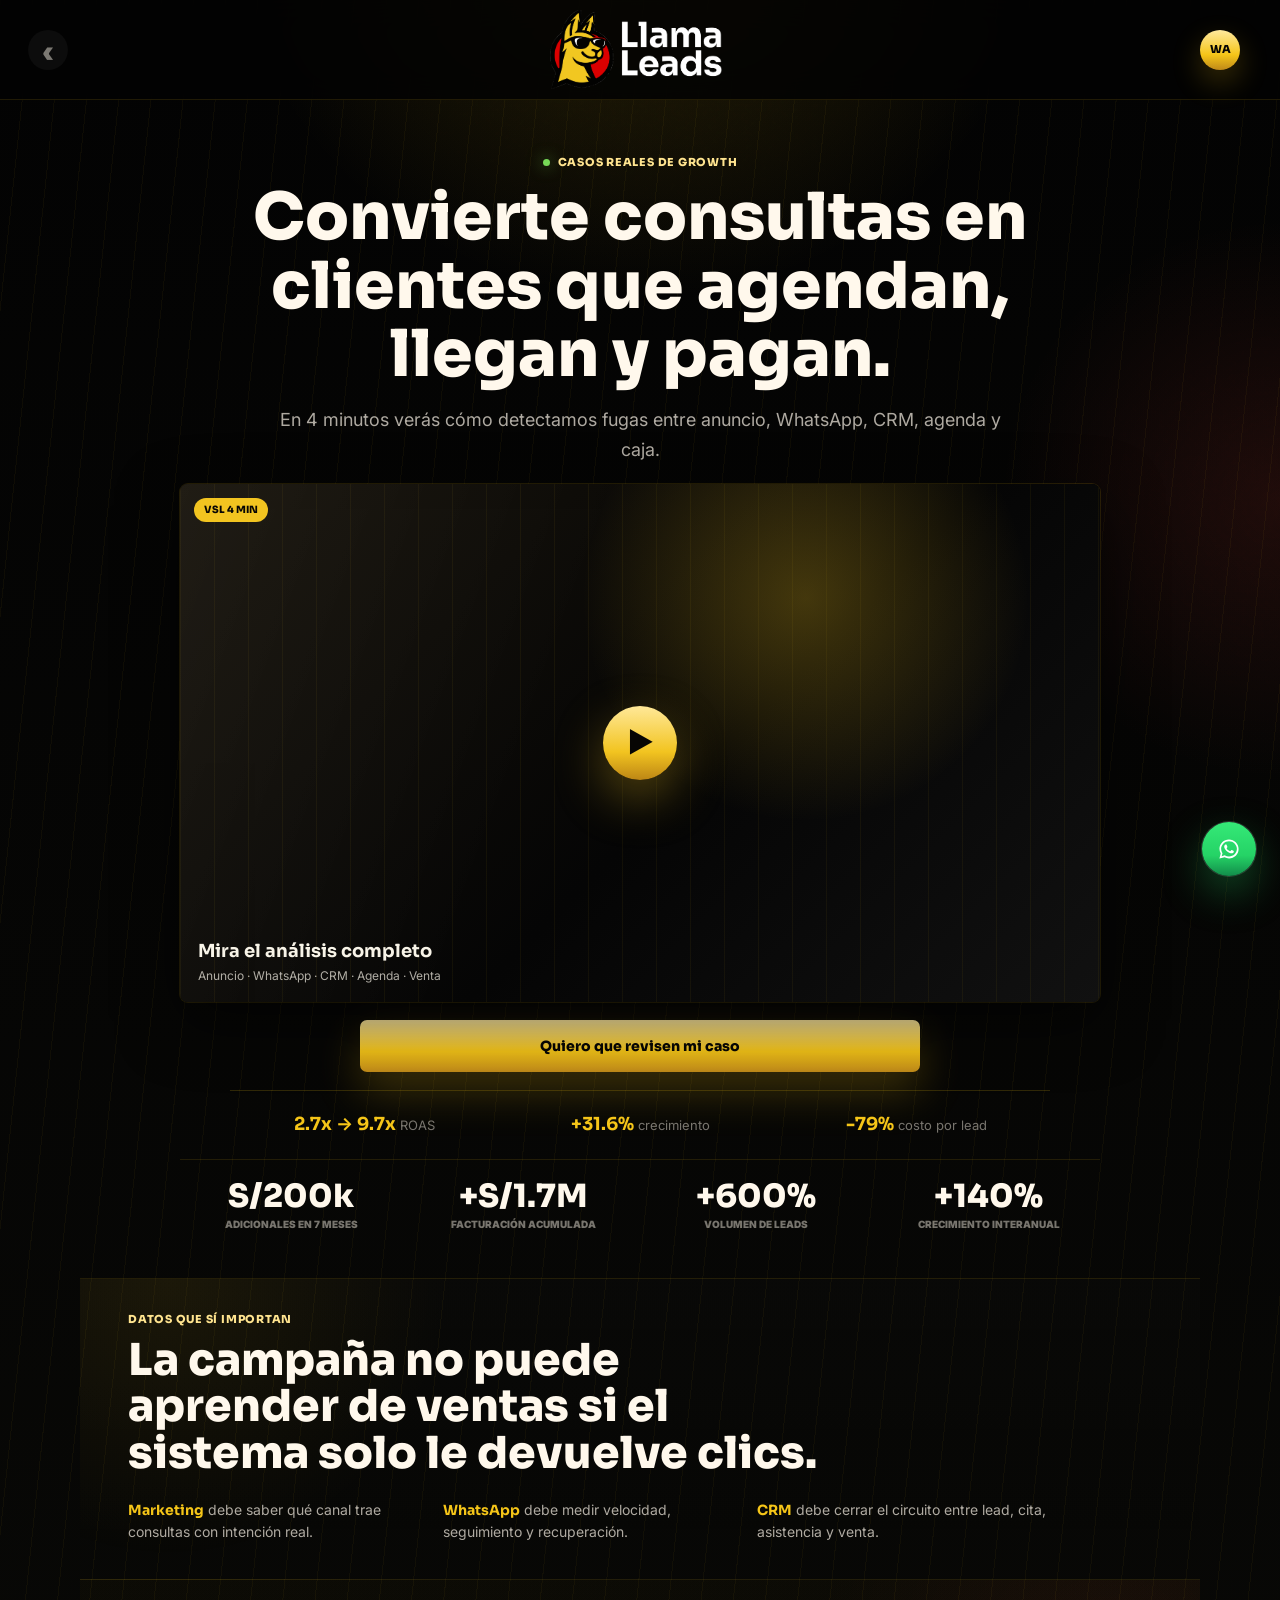
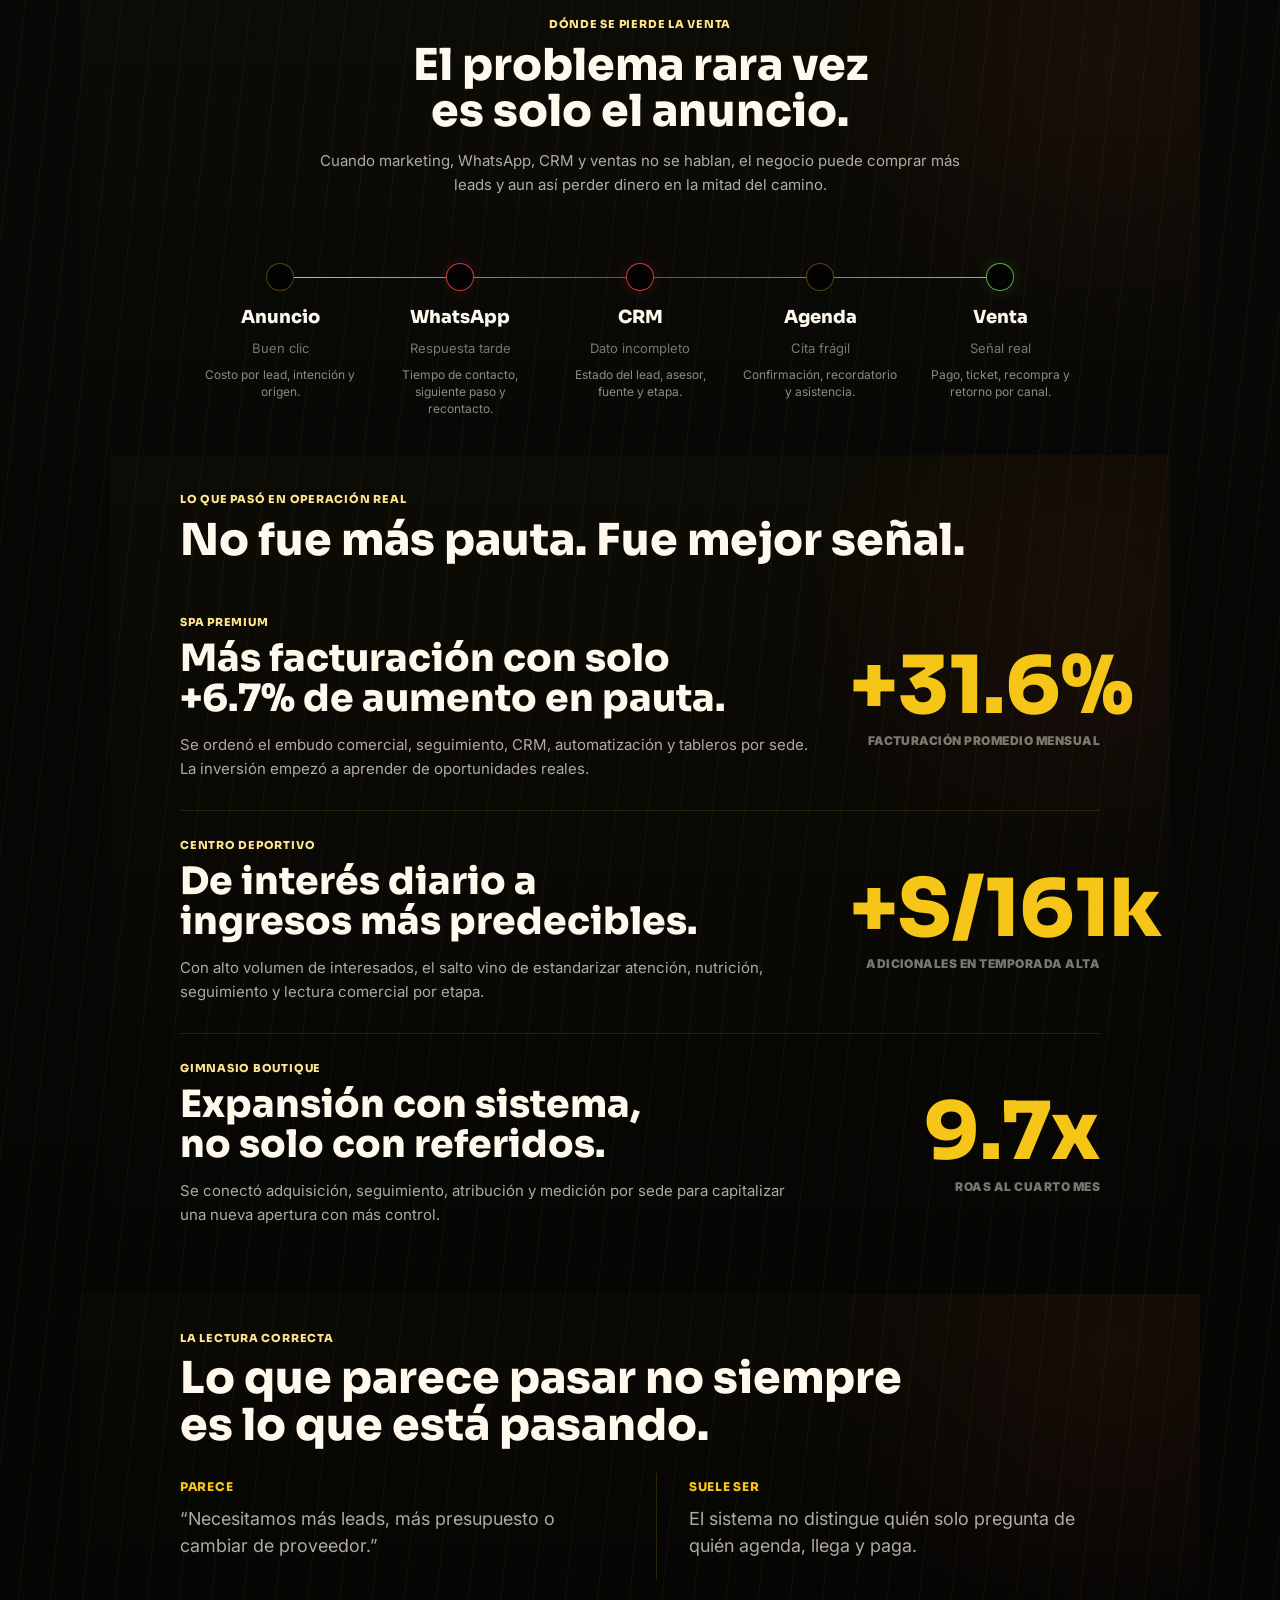
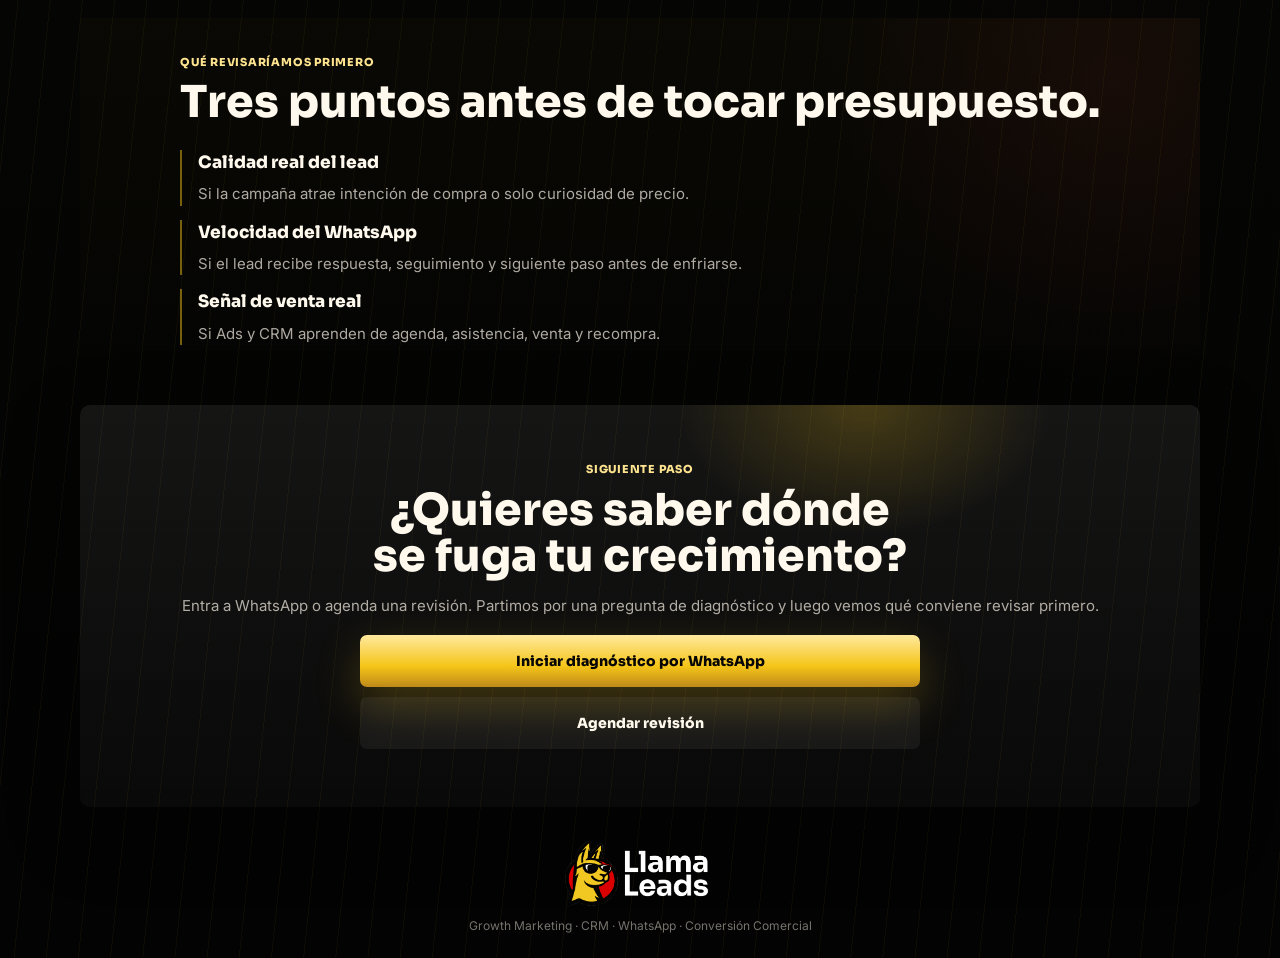
==== casos-exito/index.html @ 7f061e55 "test 2 video casos-exito" ====
<!DOCTYPE html>
<html lang="es">
<head>
  <meta charset="UTF-8" />
  <meta name="viewport" content="width=device-width, initial-scale=1.0" />
  <meta name="referrer" content="strict-origin-when-cross-origin" />
  <title>Casos de éxito | LlamaLeads</title>
  <link rel="icon" type="image/png" href="../assets/Isologo.png" />
  <meta name="description" content="Casos reales de LlamaLeads conectando marketing, CRM, WhatsApp, seguimiento y equipos comerciales para convertir más oportunidades en ventas reales." />
  <!-- Microsoft Clarity Tracking -->
  <script type="text/javascript">
    (function (c, l, a, r, i, t, y) {
      c[a] = c[a] || function () { (c[a].q = c[a].q || []).push(arguments) };
      t = l.createElement(r); t.async = 1; t.src = "https://www.clarity.ms/tag/" + i;
      y = l.getElementsByTagName(r)[0]; y.parentNode.insertBefore(t, y);
    })(window, document, "clarity", "script", "vydjeoqm7c");
  </script>
  <link rel="preconnect" href="https://fonts.googleapis.com">
  <link rel="preconnect" href="https://fonts.gstatic.com" crossorigin>
  <link href="https://fonts.googleapis.com/css2?family=Inter:wght@400;500;600;700;800;900&family=Sora:wght@500;600;700;800;900&display=swap" rel="stylesheet">
  <link rel="stylesheet" href="../css/casos-exito-vsl.css">
</head>
<body>
  <div class="grain" aria-hidden="true"></div>

  <nav class="mobile-nav" aria-label="Navegación principal">
    <a class="nav-icon" href="../" aria-label="Volver al inicio">‹</a>
    <a class="brand" href="#top" aria-label="LlamaLeads">
      <img src="../assets/logowhite.png" alt="LlamaLeads" />
    </a>
    <a class="nav-cta" href="https://wa.me/51976955633?text=Hola%2C%20vi%20los%20casos%20de%20%C3%A9xito%20de%20LlamaLeads%20y%20quiero%20revisar%20si%20algo%20similar%20aplica%20para%20mi%20negocio." target="_blank" rel="noopener noreferrer" aria-label="Iniciar chat por WhatsApp">
      <span>WA</span>
    </a>
  </nav>

  <main id="top">
    <section class="hero">
      <div class="hero-inner">
        <p class="eyebrow">Casos reales de growth</p>
        <h1>Convierte consultas en clientes que agendan, llegan y pagan.</h1>
        <p class="hero-copy">En 4 minutos verás cómo detectamos fugas entre anuncio, WhatsApp, CRM, agenda y caja.</p>

        <article class="vsl" id="video" aria-label="Video de análisis de casos">
          <div class="vsl-frame">
            <iframe
              data-src="https://www.youtube-nocookie.com/embed/ZG4sBzqnlqM?autoplay=1&amp;rel=0&amp;modestbranding=1&amp;controls=0&amp;showinfo=0&amp;fs=0&amp;playsinline=1&amp;iv_load_policy=3&amp;disablekb=1"
              title="VSL LlamaLeads casos de éxito"
              allow="autoplay; encrypted-media; picture-in-picture"
              referrerpolicy="strict-origin-when-cross-origin">
            </iframe>
            <button class="vsl-play" type="button" aria-label="Reproducir video">
              <span class="vsl-tag">VSL 4 min</span>
              <span class="vsl-play-icon" aria-hidden="true">▶</span>
              <span class="vsl-play-copy">
                <b>Mira el análisis completo</b>
                <small>Anuncio · WhatsApp · CRM · Agenda · Venta</small>
              </span>
            </button>
          </div>
        </article>

        <a class="primary-cta" href="https://link.llamaleads.pro/widget/booking/G7HNNfDaLVXLsOxCJmaI?utm_source=casos-exito" target="_blank" rel="noopener noreferrer">Quiero que revisen mi caso</a>

        <div class="proof-strip" aria-label="Resultados destacados">
          <span><b>2.7x → 9.7x</b> ROAS</span>
          <span><b>+31.6%</b> crecimiento</span>
          <span><b>-79%</b> costo por lead</span>
        </div>

        <div class="data-ribbon" aria-label="Datos adicionales de casos">
          <div>
            <strong>S/200k</strong>
            <span>adicionales en 7 meses</span>
          </div>
          <div>
            <strong>+S/1.7M</strong>
            <span>facturación acumulada</span>
          </div>
          <div>
            <strong>+600%</strong>
            <span>volumen de leads</span>
          </div>
          <div>
            <strong>+140%</strong>
            <span>crecimiento interanual</span>
          </div>
        </div>
      </div>
    </section>

    <section class="signal-summary" aria-label="Resumen de señales revisadas">
      <p class="section-kicker">Datos que sí importan</p>
      <h2>La campaña no puede aprender de ventas si el sistema solo le devuelve clics.</h2>
      <div class="signal-lines">
        <p><b>Marketing</b> debe saber qué canal trae consultas con intención real.</p>
        <p><b>WhatsApp</b> debe medir velocidad, seguimiento y recuperación.</p>
        <p><b>CRM</b> debe cerrar el circuito entre lead, cita, asistencia y venta.</p>
      </div>
    </section>

    <section class="flow-section" id="sistema">
      <div class="section-head">
        <p class="section-kicker">Dónde se pierde la venta</p>
        <h2>El problema rara vez es solo el anuncio.</h2>
        <p>Cuando marketing, WhatsApp, CRM y ventas no se hablan, el negocio puede comprar más leads y aun así perder dinero en la mitad del camino.</p>
      </div>

      <ol class="journey" aria-label="Recorrido comercial">
        <li>
          <span>Anuncio</span>
          <em>Buen clic</em>
          <small>Costo por lead, intención y origen.</small>
        </li>
        <li class="leak">
          <span>WhatsApp</span>
          <em>Respuesta tarde</em>
          <small>Tiempo de contacto, siguiente paso y recontacto.</small>
        </li>
        <li class="leak">
          <span>CRM</span>
          <em>Dato incompleto</em>
          <small>Estado del lead, asesor, fuente y etapa.</small>
        </li>
        <li>
          <span>Agenda</span>
          <em>Cita frágil</em>
          <small>Confirmación, recordatorio y asistencia.</small>
        </li>
        <li class="win">
          <span>Venta</span>
          <em>Señal real</em>
          <small>Pago, ticket, recompra y retorno por canal.</small>
        </li>
      </ol>
    </section>

    <section class="cases" id="casos">
      <div class="section-head">
        <p class="section-kicker">Lo que pasó en operación real</p>
        <h2>No fue más pauta. Fue mejor señal.</h2>
      </div>

      <article class="case-story">
        <span class="case-label">Spa premium</span>
        <h3>Más facturación con solo +6.7% de aumento en pauta.</h3>
        <p>Se ordenó el embudo comercial, seguimiento, CRM, automatización y tableros por sede. La inversión empezó a aprender de oportunidades reales.</p>
        <div class="case-metrics">
          <strong>+31.6%</strong>
          <span>Facturación promedio mensual</span>
        </div>
      </article>

      <article class="case-story">
        <span class="case-label">Centro deportivo</span>
        <h3>De interés diario a ingresos más predecibles.</h3>
        <p>Con alto volumen de interesados, el salto vino de estandarizar atención, nutrición, seguimiento y lectura comercial por etapa.</p>
        <div class="case-metrics">
          <strong>+S/161k</strong>
          <span>Adicionales en temporada alta</span>
        </div>
      </article>

      <article class="case-story">
        <span class="case-label">Gimnasio boutique</span>
        <h3>Expansión con sistema, no solo con referidos.</h3>
        <p>Se conectó adquisición, seguimiento, atribución y medición por sede para capitalizar una nueva apertura con más control.</p>
        <div class="case-metrics">
          <strong>9.7x</strong>
          <span>ROAS al cuarto mes</span>
        </div>
      </article>
    </section>

    <section class="compare">
      <div class="section-head">
        <p class="section-kicker">La lectura correcta</p>
        <h2>Lo que parece pasar no siempre es lo que está pasando.</h2>
      </div>

      <div class="compare-row">
        <div>
          <span>Parece</span>
          <p>“Necesitamos más leads, más presupuesto o cambiar de proveedor.”</p>
        </div>
        <div>
          <span>Suele ser</span>
          <p>El sistema no distingue quién solo pregunta de quién agenda, llega y paga.</p>
        </div>
      </div>
    </section>

    <section class="review">
      <div class="section-head">
        <p class="section-kicker">Qué revisaríamos primero</p>
        <h2>Tres puntos antes de tocar presupuesto.</h2>
      </div>

      <div class="review-list">
        <div>
          <b>Calidad real del lead</b>
          <p>Si la campaña atrae intención de compra o solo curiosidad de precio.</p>
        </div>
        <div>
          <b>Velocidad del WhatsApp</b>
          <p>Si el lead recibe respuesta, seguimiento y siguiente paso antes de enfriarse.</p>
        </div>
        <div>
          <b>Señal de venta real</b>
          <p>Si Ads y CRM aprenden de agenda, asistencia, venta y recompra.</p>
        </div>
      </div>
    </section>

    <section class="final-cta" id="cta-final">
      <p class="section-kicker">Siguiente paso</p>
      <h2>¿Quieres saber dónde se fuga tu crecimiento?</h2>
      <p>Entra a WhatsApp o agenda una revisión. Partimos por una pregunta de diagnóstico y luego vemos qué conviene revisar primero.</p>
      <a class="primary-cta" href="https://wa.me/51976955633?text=Hola%2C%20vi%20los%20casos%20de%20%C3%A9xito%20de%20LlamaLeads%20y%20quiero%20revisar%20si%20algo%20similar%20aplica%20para%20mi%20negocio." target="_blank" rel="noopener noreferrer">Iniciar diagnóstico por WhatsApp</a>
      <a class="secondary-cta" href="https://link.llamaleads.pro/widget/booking/G7HNNfDaLVXLsOxCJmaI?utm_source=casos-exito" target="_blank" rel="noopener noreferrer">Agendar revisión</a>
    </section>
  </main>

  <footer>
    <img src="../assets/logowhite.png" alt="LlamaLeads" />
    <p>Growth Marketing · CRM · WhatsApp · Conversión Comercial</p>
  </footer>

  <a class="floating-wa" href="https://wa.me/51976955633?text=Hola%2C%20vi%20los%20casos%20de%20%C3%A9xito%20de%20LlamaLeads%20y%20quiero%20revisar%20si%20algo%20similar%20aplica%20para%20mi%20negocio." aria-label="Iniciar chat por WhatsApp" target="_blank" rel="noopener noreferrer">
    <svg viewBox="0 0 32 32" aria-hidden="true" focusable="false">
      <path d="M16.02 3.2C8.97 3.2 3.25 8.86 3.25 15.82c0 2.23.6 4.41 1.73 6.32L3.2 28.8l6.86-1.76a12.9 12.9 0 0 0 5.96 1.49c7.05 0 12.78-5.66 12.78-12.62S23.07 3.2 16.02 3.2Zm0 22.92c-1.88 0-3.72-.5-5.32-1.44l-.38-.22-4.07 1.04 1.08-3.92-.25-.4a10.1 10.1 0 0 1-1.57-5.36c0-5.64 4.72-10.22 10.51-10.22s10.51 4.58 10.51 10.22-4.72 10.3-10.51 10.3Zm5.76-7.66c-.32-.16-1.86-.9-2.15-1-.29-.1-.5-.16-.72.16-.21.31-.82 1-.99 1.21-.18.21-.36.24-.67.08-.32-.16-1.34-.49-2.55-1.55-.94-.83-1.58-1.86-1.76-2.17-.18-.31-.02-.48.14-.64.14-.14.32-.36.48-.54.16-.18.21-.31.32-.52.11-.21.05-.39-.03-.55-.08-.16-.72-1.7-.98-2.33-.26-.61-.52-.53-.72-.54h-.61c-.21 0-.55.08-.84.39-.29.31-1.1 1.06-1.1 2.59s1.13 3.01 1.29 3.22c.16.21 2.22 3.34 5.38 4.68.75.32 1.34.51 1.8.65.76.24 1.45.21 1.99.13.61-.09 1.86-.75 2.12-1.47.26-.72.26-1.34.18-1.47-.08-.13-.29-.21-.61-.37Z" />
    </svg>
  </a>

  <div class="sticky-cta">
    <a href="https://link.llamaleads.pro/widget/booking/G7HNNfDaLVXLsOxCJmaI?utm_source=casos-exito" target="_blank" rel="noopener noreferrer">Revisar mi caso</a>
  </div>

  <script>
    const vslFrame = document.querySelector('.vsl-frame');
    const vslIframe = vslFrame?.querySelector('iframe');
    const vslPlay = vslFrame?.querySelector('.vsl-play');

    vslPlay?.addEventListener('click', () => {
      if (vslIframe && !vslIframe.getAttribute('src')) {
        vslIframe.setAttribute('src', vslIframe.dataset.src);
      }

      vslFrame.classList.add('is-playing');
    });

    const stickyCta = document.querySelector('.sticky-cta');
    const toggleStickyCta = () => {
      stickyCta.classList.toggle('is-visible', window.scrollY > 520);
    };

    toggleStickyCta();
    window.addEventListener('scroll', toggleStickyCta, { passive: true });
  </script>
</body>
</html>
---- css/casos-exito-vsl.css ----
:root {
  --bg: #030303;
  --panel: #11100d;
  --panel-soft: rgba(255, 255, 255, 0.055);
  --gold: #f5c518;
  --gold-2: #ffe48f;
  --red: #ff4d3f;
  --green: #77d957;
  --text: #fff8ec;
  --muted: rgba(255, 248, 236, 0.68);
  --soft: rgba(255, 248, 236, 0.46);
  --line: rgba(245, 197, 24, 0.18);
  --max: 1120px;
}

*,
*::before,
*::after {
  box-sizing: border-box;
}

html {
  width: 100%;
  overflow-x: hidden;
  scroll-behavior: smooth;
}

body {
  width: 100%;
  min-width: 0;
  margin: 0;
  overflow-x: hidden;
  background:
    repeating-linear-gradient(96deg, rgba(245, 197, 24, 0.045) 0 1px, transparent 1px 32px),
    radial-gradient(circle at 50% -120px, rgba(245, 197, 24, 0.18), transparent 420px),
    radial-gradient(circle at 100% 12%, rgba(255, 77, 63, 0.11), transparent 280px),
    linear-gradient(180deg, #030303 0%, #080806 42%, #030303 100%);
  color: var(--text);
  font-family: Inter, system-ui, -apple-system, BlinkMacSystemFont, "Segoe UI", sans-serif;
  line-height: 1.55;
  padding-bottom: 82px;
}

img,
iframe,
video,
svg {
  display: block;
  max-width: 100%;
}

a {
  color: inherit;
  text-decoration: none;
}

h1,
h2,
h3,
p {
  margin: 0;
}

h1,
h2,
h3 {
  font-family: Sora, Inter, sans-serif;
  letter-spacing: 0;
  line-height: 1.06;
  text-wrap: balance;
}

p {
  overflow-wrap: break-word;
}

.grain {
  position: fixed;
  inset: 0;
  z-index: -1;
  pointer-events: none;
  opacity: 0.07;
  mix-blend-mode: soft-light;
  background-image: url("data:image/svg+xml,%3Csvg viewBox='0 0 240 240' xmlns='http://www.w3.org/2000/svg'%3E%3Cfilter id='n'%3E%3CfeTurbulence type='fractalNoise' baseFrequency='.82' numOctaves='4' stitchTiles='stitch'/%3E%3C/filter%3E%3Crect width='100%25' height='100%25' filter='url(%23n)' opacity='.55'/%3E%3C/svg%3E");
}

.mobile-nav {
  position: sticky;
  top: 0;
  z-index: 20;
  width: 100%;
  min-width: 0;
  display: grid;
  grid-template-columns: 40px minmax(0, 1fr) 40px;
  align-items: center;
  gap: 10px;
  padding: 10px 14px;
  min-height: 64px;
  background: rgba(3, 3, 3, 0.86);
  border-bottom: 1px solid rgba(245, 197, 24, 0.12);
  backdrop-filter: blur(16px);
}

.brand {
  justify-self: center;
  min-width: 0;
}

.brand img {
  width: min(142px, 45vw);
  height: auto;
}

.nav-icon,
.nav-cta {
  width: 40px;
  height: 40px;
  display: grid;
  place-items: center;
  border-radius: 999px;
  font-family: Sora, Inter, sans-serif;
  font-weight: 900;
}

.nav-icon {
  color: var(--soft);
  font-size: 28px;
  background: rgba(255, 255, 255, 0.04);
}

.nav-cta {
  color: #070604;
  background: linear-gradient(180deg, #ffe99e, var(--gold) 62%, #bf8919);
  font-size: 11px;
  box-shadow: 0 12px 30px rgba(245, 197, 24, 0.24);
}

main,
footer {
  width: 100%;
  min-width: 0;
}

.hero,
.signal-summary,
.flow-section,
.cases,
.compare,
.review,
.final-cta,
footer {
  width: 100%;
  max-width: var(--max);
  margin-inline: auto;
  padding-inline: 14px;
  overflow: hidden;
}

.hero {
  padding-top: 32px;
  padding-bottom: 38px;
  text-align: center;
}

.hero-inner {
  width: 100%;
  max-width: 440px;
  margin-inline: auto;
}

.eyebrow,
.section-kicker,
.case-label {
  color: var(--gold-2);
  font-family: Sora, Inter, sans-serif;
  font-size: 11px;
  font-weight: 900;
  letter-spacing: 0.07em;
  line-height: 1.25;
  text-transform: uppercase;
}

.eyebrow {
  display: inline-flex;
  align-items: center;
  justify-content: center;
  gap: 8px;
  margin-bottom: 14px;
}

.eyebrow::before {
  content: "";
  width: 7px;
  height: 7px;
  flex: 0 0 7px;
  border-radius: 999px;
  background: var(--green);
  box-shadow: 0 0 16px rgba(119, 217, 87, 0.78);
}

h1 {
  max-width: 100%;
  font-size: clamp(2.1rem, 10vw, 2.85rem);
  font-weight: 900;
  text-align: center;
}

.hero-copy {
  margin-top: 16px;
  color: var(--muted);
  font-size: 15px;
  line-height: 1.65;
  text-align: center;
}

.vsl {
  width: 100%;
  max-width: 100%;
  margin-top: 20px;
}

.vsl-frame {
  position: relative;
  width: 100%;
  aspect-ratio: 16 / 9;
  overflow: hidden;
  border-radius: 8px;
  background:
    radial-gradient(circle at 60% 28%, rgba(245, 197, 24, 0.24), transparent 34%),
    linear-gradient(135deg, #17130b, #050505 62%, #111);
  box-shadow: 0 20px 60px rgba(0, 0, 0, 0.56), 0 0 0 1px rgba(245, 197, 24, 0.14);
}

.vsl-frame iframe {
  position: relative;
  z-index: 1;
  width: 100%;
  height: 100%;
  border: 0;
  opacity: 0;
  pointer-events: none;
  transition: opacity 0.28s ease;
}

.vsl-frame.is-playing iframe {
  opacity: 1;
}

.vsl-frame::before {
  content: "";
  position: absolute;
  inset: 0;
  z-index: 0;
  pointer-events: none;
  background:
    linear-gradient(110deg, rgba(255, 255, 255, 0.08), transparent 34%),
    repeating-linear-gradient(90deg, rgba(245, 197, 24, 0.08) 0 1px, transparent 1px 34px);
  opacity: 0.42;
}

.vsl-frame::after {
  content: none;
  display: none;
}

.vsl-play {
  position: absolute;
  inset: 0;
  z-index: 2;
  width: 100%;
  height: 100%;
  border: 0;
  padding: 0;
  display: grid;
  place-items: center;
  overflow: hidden;
  cursor: pointer;
  color: #f8f4e8;
  font: inherit;
  text-align: center;
  background:
    radial-gradient(circle at 68% 22%, rgba(242, 196, 32, 0.26), transparent 30%),
    linear-gradient(135deg, #17130b, #050505 56%, #111);
}

.vsl-play::before {
  content: "";
  position: absolute;
  inset: 0;
  background:
    linear-gradient(110deg, rgba(255, 255, 255, 0.08), transparent 42%),
    repeating-linear-gradient(90deg, rgba(242, 196, 32, 0.1) 0 1px, transparent 1px 34px);
  opacity: 0.55;
}

.vsl-frame.is-playing .vsl-play {
  opacity: 0;
  pointer-events: none;
}

.vsl-tag,
.vsl-play-icon,
.vsl-play-copy {
  position: relative;
  z-index: 1;
}

.vsl-tag {
  position: absolute;
  top: 14px;
  left: 14px;
  padding: 7px 10px;
  border-radius: 999px;
  background: #f2c420;
  color: #070604;
  font-family: Sora, Inter, sans-serif;
  font-size: 10px;
  font-weight: 900;
  line-height: 1;
  text-transform: uppercase;
}

.vsl-play-icon {
  width: 74px;
  height: 74px;
  border-radius: 50%;
  display: grid;
  place-items: center;
  margin: auto;
  background: linear-gradient(180deg, #ffe898, #f2c420 62%, #bd8615);
  box-shadow: 0 18px 50px rgba(242, 196, 32, 0.34);
  color: #070604;
  font-size: 28px;
  font-weight: 900;
  transform: translateZ(0);
  transition: transform 0.18s ease, box-shadow 0.18s ease;
}

.vsl-play:hover .vsl-play-icon,
.vsl-play:focus-visible .vsl-play-icon {
  transform: scale(1.04);
  box-shadow: 0 22px 58px rgba(242, 196, 32, 0.42);
}

.vsl-play:focus-visible {
  outline: 2px solid var(--gold-2);
  outline-offset: -6px;
}

.vsl-play-copy {
  position: absolute;
  left: 18px;
  right: 18px;
  bottom: 18px;
  text-align: left;
}

.vsl-play-copy b {
  display: block;
  font-family: Sora, Inter, sans-serif;
  font-size: 18px;
  line-height: 1.1;
}

.vsl-play-copy small {
  display: block;
  margin-top: 6px;
  color: rgba(248, 244, 232, 0.7);
  font-size: 12px;
  line-height: 1.35;
}

.vsl p {
  margin-top: 11px;
  color: var(--soft);
  font-size: 13px;
  text-align: center;
}

.primary-cta,
.secondary-cta,
.sticky-cta a {
  width: 100%;
  min-height: 52px;
  display: inline-flex;
  align-items: center;
  justify-content: center;
  border-radius: 7px;
  font-family: Sora, Inter, sans-serif;
  font-size: 14px;
  font-weight: 900;
  line-height: 1.18;
  text-align: center;
  white-space: normal;
}

.primary-cta {
  margin-top: 18px;
  color: #070604;
  background: linear-gradient(180deg, #ffe99e, var(--gold) 60%, #bf8919);
  box-shadow: 0 18px 46px rgba(245, 197, 24, 0.24);
}

.secondary-cta {
  margin-top: 10px;
  color: var(--text);
  background: rgba(255, 255, 255, 0.055);
}

.trust-note {
  margin-top: 10px;
  color: var(--soft);
  font-size: 12px;
  text-align: center;
}

.proof-strip {
  width: 100%;
  display: grid;
  gap: 8px;
  margin-top: 18px;
  padding-top: 20px;
  border-top: 1px solid var(--line);
}

.proof-strip span {
  color: var(--soft);
  font-size: 13px;
}

.proof-strip b {
  color: var(--gold);
  font-family: Sora, Inter, sans-serif;
  font-size: 18px;
}

.data-ribbon {
  width: 100%;
  display: grid;
  grid-template-columns: repeat(2, minmax(0, 1fr));
  gap: 18px 10px;
  margin-top: 20px;
  padding-top: 20px;
  border-top: 1px solid rgba(245, 197, 24, 0.12);
}

.data-ribbon strong {
  display: block;
  color: var(--text);
  font-family: Sora, Inter, sans-serif;
  font-size: clamp(1.42rem, 7vw, 2rem);
  font-weight: 900;
  line-height: 1;
  letter-spacing: 0;
}

.data-ribbon span {
  display: block;
  margin-top: 6px;
  color: var(--soft);
  font-size: 10px;
  font-weight: 900;
  line-height: 1.22;
  text-transform: uppercase;
}

.signal-summary {
  padding-top: 34px;
  padding-bottom: 36px;
  border-top: 1px solid rgba(245, 197, 24, 0.12);
  border-bottom: 1px solid rgba(245, 197, 24, 0.1);
  background:
    radial-gradient(circle at 8% 0%, rgba(245, 197, 24, 0.08), transparent 280px),
    linear-gradient(180deg, rgba(255, 255, 255, 0.012), rgba(0, 0, 0, 0));
}

.signal-summary h2,
.section-head h2,
.final-cta h2 {
  margin-top: 10px;
  color: var(--text);
  font-size: clamp(1.85rem, 8.8vw, 2.75rem);
  font-weight: 900;
  text-align: center;
}

.signal-lines {
  display: grid;
  gap: 12px;
  margin-top: 22px;
}

.signal-lines p {
  color: var(--muted);
  font-size: 14px;
  line-height: 1.58;
}

.signal-lines b {
  color: var(--gold);
  font-family: Sora, Inter, sans-serif;
}

.flow-section,
.cases,
.compare,
.review {
  padding-top: 38px;
  padding-bottom: 38px;
  background:
    radial-gradient(circle at 92% 18%, rgba(255, 77, 63, 0.06), transparent 300px),
    linear-gradient(180deg, rgba(245, 197, 24, 0.022), rgba(255, 255, 255, 0.004));
}

.section-head {
  width: 100%;
  max-width: 680px;
  margin-inline: auto;
  margin-bottom: 24px;
  text-align: center;
}

.section-head p:not(.section-kicker) {
  margin-top: 14px;
  color: var(--muted);
  font-size: 15px;
  line-height: 1.62;
}

.journey {
  position: relative;
  width: 100%;
  max-width: 520px;
  display: grid;
  gap: 0;
  margin: 0 auto;
  padding: 0;
  list-style: none;
}

.journey::before {
  content: "";
  position: absolute;
  top: 17px;
  bottom: 17px;
  left: 14px;
  width: 1px;
  background: linear-gradient(180deg, var(--gold), rgba(255, 77, 63, 0.62), var(--green));
}

.journey li {
  position: relative;
  min-width: 0;
  display: grid;
  grid-template-columns: 28px minmax(0, 1fr);
  column-gap: 16px;
  padding: 13px 0;
  text-align: left;
}

.journey li::before {
  content: "";
  grid-row: 1 / span 3;
  width: 28px;
  height: 28px;
  margin-top: 2px;
  border-radius: 999px;
  background: var(--bg);
  box-shadow: inset 0 0 0 1px rgba(245, 197, 24, 0.34);
}

.journey .leak::before {
  box-shadow: inset 0 0 0 1px rgba(255, 77, 63, 0.78), 0 0 18px rgba(255, 77, 63, 0.14);
}

.journey .win::before {
  box-shadow: inset 0 0 0 1px rgba(119, 217, 87, 0.78), 0 0 18px rgba(119, 217, 87, 0.14);
}

.journey span {
  color: var(--text);
  font-family: Sora, Inter, sans-serif;
  font-size: 18px;
  font-weight: 900;
  line-height: 1.2;
}

.journey em {
  margin-top: 9px;
  color: var(--soft);
  font-size: 13px;
  font-style: normal;
}

.journey small {
  margin-top: 8px;
  color: rgba(255, 248, 236, 0.54);
  font-size: 12px;
  line-height: 1.42;
}

.case-story {
  width: 100%;
  max-width: 720px;
  margin: 0 auto;
  padding: 28px 0;
  border-top: 1px solid rgba(245, 197, 24, 0.13);
  text-align: center;
}

.case-story:first-of-type {
  border-top: 0;
}

.case-label {
  display: block;
}

.case-story h3 {
  margin-top: 10px;
  color: var(--text);
  font-size: clamp(1.45rem, 6.4vw, 2.35rem);
  font-weight: 900;
  text-align: center;
}

.case-story p {
  margin-top: 14px;
  color: var(--muted);
  font-size: 15px;
  line-height: 1.62;
}

.case-metrics {
  margin-top: 20px;
}

.case-metrics strong {
  display: block;
  color: var(--gold);
  font-family: Sora, Inter, sans-serif;
  font-size: clamp(2.8rem, 16vw, 5rem);
  font-weight: 900;
  line-height: 0.92;
  letter-spacing: 0;
}

.case-metrics span {
  display: block;
  margin-top: 10px;
  color: var(--soft);
  font-size: 12px;
  font-weight: 900;
  letter-spacing: 0.04em;
  line-height: 1.25;
  text-transform: uppercase;
}

.compare-row,
.review-list {
  width: 100%;
  max-width: 720px;
  display: grid;
  gap: 14px;
  margin: 0 auto;
}

.compare-row > div {
  padding-bottom: 20px;
  border-bottom: 1px solid rgba(245, 197, 24, 0.12);
}

.compare-row span {
  color: var(--gold);
  font-family: Sora, Inter, sans-serif;
  font-size: 12px;
  font-weight: 900;
  letter-spacing: 0.06em;
  text-transform: uppercase;
}

.compare-row p {
  margin-top: 9px;
  color: var(--muted);
  font-size: 18px;
  line-height: 1.48;
}

.review-list > div {
  padding-left: 16px;
  border-left: 2px solid rgba(245, 197, 24, 0.48);
}

.review-list b {
  display: block;
  color: var(--text);
  font-family: Sora, Inter, sans-serif;
  font-size: 17px;
  font-weight: 900;
}

.review-list p {
  margin-top: 6px;
  color: var(--muted);
  font-size: 15px;
}

.final-cta {
  margin-top: 22px;
  padding-top: 36px;
  padding-bottom: 36px;
}

.final-cta {
  width: calc(100% - 28px);
  border-radius: 10px;
  background:
    radial-gradient(ellipse 260px 180px at 70% 0%, rgba(245, 197, 24, 0.22), transparent 72%),
    linear-gradient(180deg, rgba(255, 255, 255, 0.07), rgba(255, 255, 255, 0.028));
  box-shadow: 0 24px 70px rgba(0, 0, 0, 0.34);
  text-align: center;
}

.final-cta p:not(.section-kicker) {
  margin-top: 14px;
  color: var(--muted);
  font-size: 15px;
}

footer {
  padding-top: 34px;
  padding-bottom: 22px;
  color: var(--soft);
  text-align: center;
}

footer img {
  width: min(150px, 52vw);
  margin: 0 auto;
}

footer p {
  margin-top: 10px;
  font-size: 12px;
}

.sticky-cta {
  position: fixed;
  left: 0;
  right: 0;
  bottom: 0;
  z-index: 30;
  padding: 10px 14px calc(10px + env(safe-area-inset-bottom));
  background: linear-gradient(180deg, rgba(3, 3, 3, 0), rgba(3, 3, 3, 0.94) 36%);
  opacity: 0;
  pointer-events: none;
  transform: translateY(18px);
  transition: opacity 180ms ease, transform 180ms ease;
}

.sticky-cta.is-visible {
  opacity: 1;
  pointer-events: auto;
  transform: translateY(0);
}

.sticky-cta a {
  color: #070604;
  background: linear-gradient(180deg, #ffe99e, var(--gold) 60%, #bf8919);
  box-shadow: 0 16px 40px rgba(245, 197, 24, 0.24);
}

.floating-wa {
  position: fixed;
  right: 14px;
  bottom: calc(78px + env(safe-area-inset-bottom));
  z-index: 35;
  width: 54px;
  height: 54px;
  display: grid;
  place-items: center;
  border-radius: 999px;
  color: #ffffff;
  background: linear-gradient(180deg, #35e977, #25d366 62%, #128c4a);
  box-shadow: 0 16px 42px rgba(37, 211, 102, 0.34), 0 0 0 1px rgba(255, 255, 255, 0.16);
}

.floating-wa svg {
  width: 24px;
  height: 24px;
  display: block;
  fill: currentColor;
}

@media (min-width: 760px) {
  body {
    padding-bottom: 0;
  }

  .mobile-nav {
    grid-template-columns: 52px minmax(0, 1fr) 52px;
    min-height: 74px;
    padding-inline: 28px;
  }

  .brand img {
    width: 180px;
  }

  .hero,
  .signal-summary,
  .flow-section,
  .cases,
  .compare,
  .review,
  footer {
    padding-inline: 48px;
  }

  .hero {
    padding-top: 48px;
    padding-bottom: 48px;
  }

  .hero-inner {
    max-width: 1060px;
  }

  h1 {
    max-width: 1060px;
    font-size: clamp(3.35rem, 5.05vw, 4.95rem);
  }

  .hero-copy {
    max-width: 760px;
    margin-inline: auto;
    font-size: 18px;
  }

  .vsl {
    max-width: 920px;
    margin-inline: auto;
  }

  .primary-cta,
  .secondary-cta {
    max-width: 560px;
  }

  .proof-strip {
    max-width: 820px;
    grid-template-columns: repeat(3, minmax(0, 1fr));
    margin-inline: auto;
  }

  .data-ribbon {
    max-width: 920px;
    grid-template-columns: repeat(4, minmax(0, 1fr));
    margin-inline: auto;
  }

  .signal-summary {
    text-align: left;
  }

  .signal-summary h2,
  .signal-summary .section-kicker {
    max-width: 780px;
    margin-left: 0;
    margin-right: auto;
    text-align: left;
  }

  .signal-lines {
    max-width: 920px;
    grid-template-columns: repeat(3, minmax(0, 1fr));
    gap: 24px;
  }

  .flow-section .section-head,
  .flow-section .section-head h2 {
    text-align: center;
  }

  .journey {
    max-width: 900px;
    grid-template-columns: repeat(5, minmax(0, 1fr));
    padding-top: 42px;
  }

  .journey::before {
    top: 56px;
    bottom: auto;
    left: 9%;
    right: 9%;
    width: auto;
    height: 1px;
    background: linear-gradient(90deg, var(--gold), rgba(255, 77, 63, 0.62), var(--green));
  }

  .journey li {
    display: flex;
    flex-direction: column;
    align-items: center;
    padding: 0 12px;
    text-align: center;
  }

  .journey li::before {
    margin: 0 0 16px;
  }

  .cases {
    max-width: 1060px;
  }

  .cases .section-head,
  .cases .section-head h2,
  .compare .section-head,
  .compare .section-head h2,
  .review .section-head,
  .review .section-head h2 {
    max-width: 920px;
    margin-left: auto;
    margin-right: auto;
    text-align: left;
  }

  .case-story {
    max-width: 920px;
    display: grid;
    grid-template-columns: minmax(0, 1fr) 250px;
    column-gap: 38px;
    align-items: center;
    text-align: left;
  }

  .case-story .case-label,
  .case-story h3,
  .case-story p {
    grid-column: 1;
    text-align: left;
  }

  .case-metrics {
    grid-column: 2;
    grid-row: 1 / span 4;
    margin-top: 0;
    text-align: right;
  }

  .compare-row {
    max-width: 920px;
    grid-template-columns: repeat(2, minmax(0, 1fr));
    gap: 32px;
  }

  .compare-row > div {
    border-bottom: 0;
  }

  .compare-row > div + div {
    padding-left: 32px;
    border-left: 1px solid rgba(245, 197, 24, 0.16);
  }

  .review-list {
    max-width: 920px;
  }

  .final-cta {
    width: min(calc(100% - 96px), 1120px);
    padding: 58px 48px;
  }

  .final-cta .primary-cta,
  .final-cta .secondary-cta {
    display: flex;
    margin-left: auto;
    margin-right: auto;
  }

  .sticky-cta {
    display: none;
  }

  .floating-wa {
    right: 24px;
    bottom: 24px;
  }
}
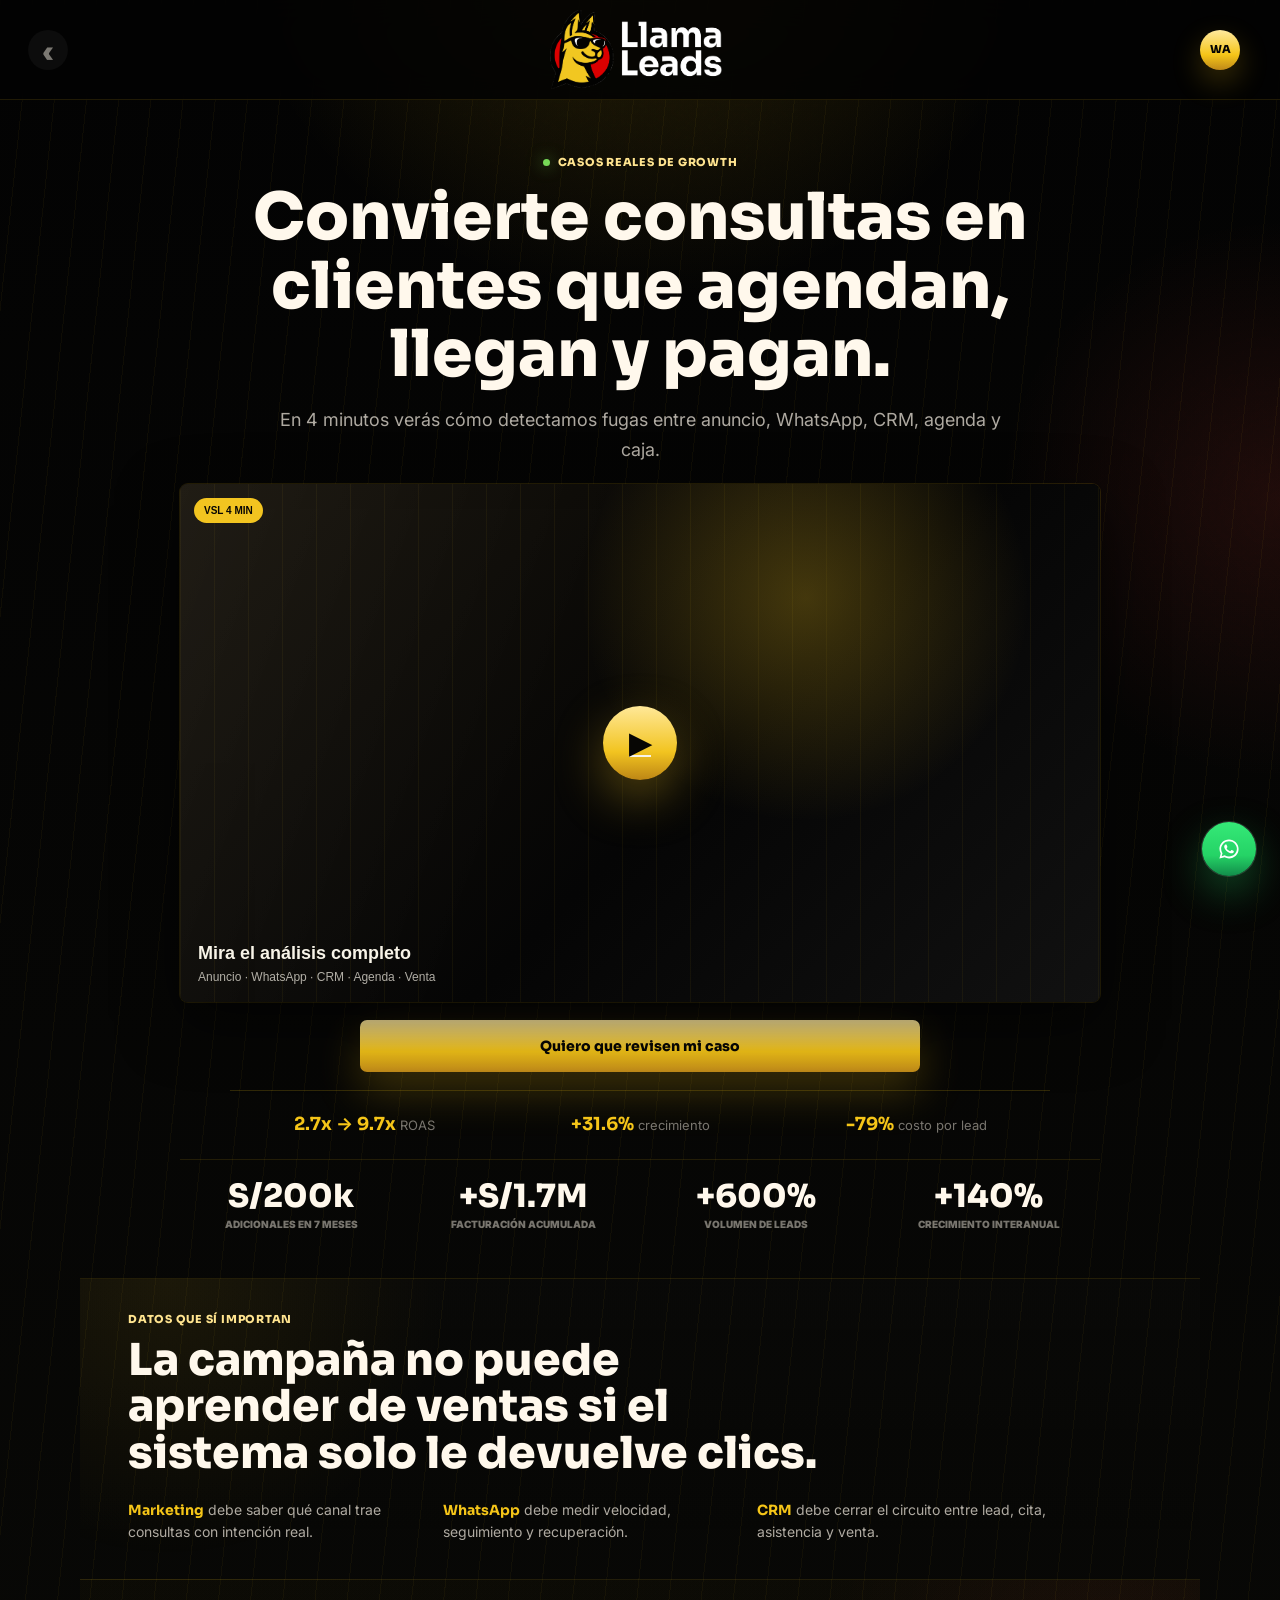
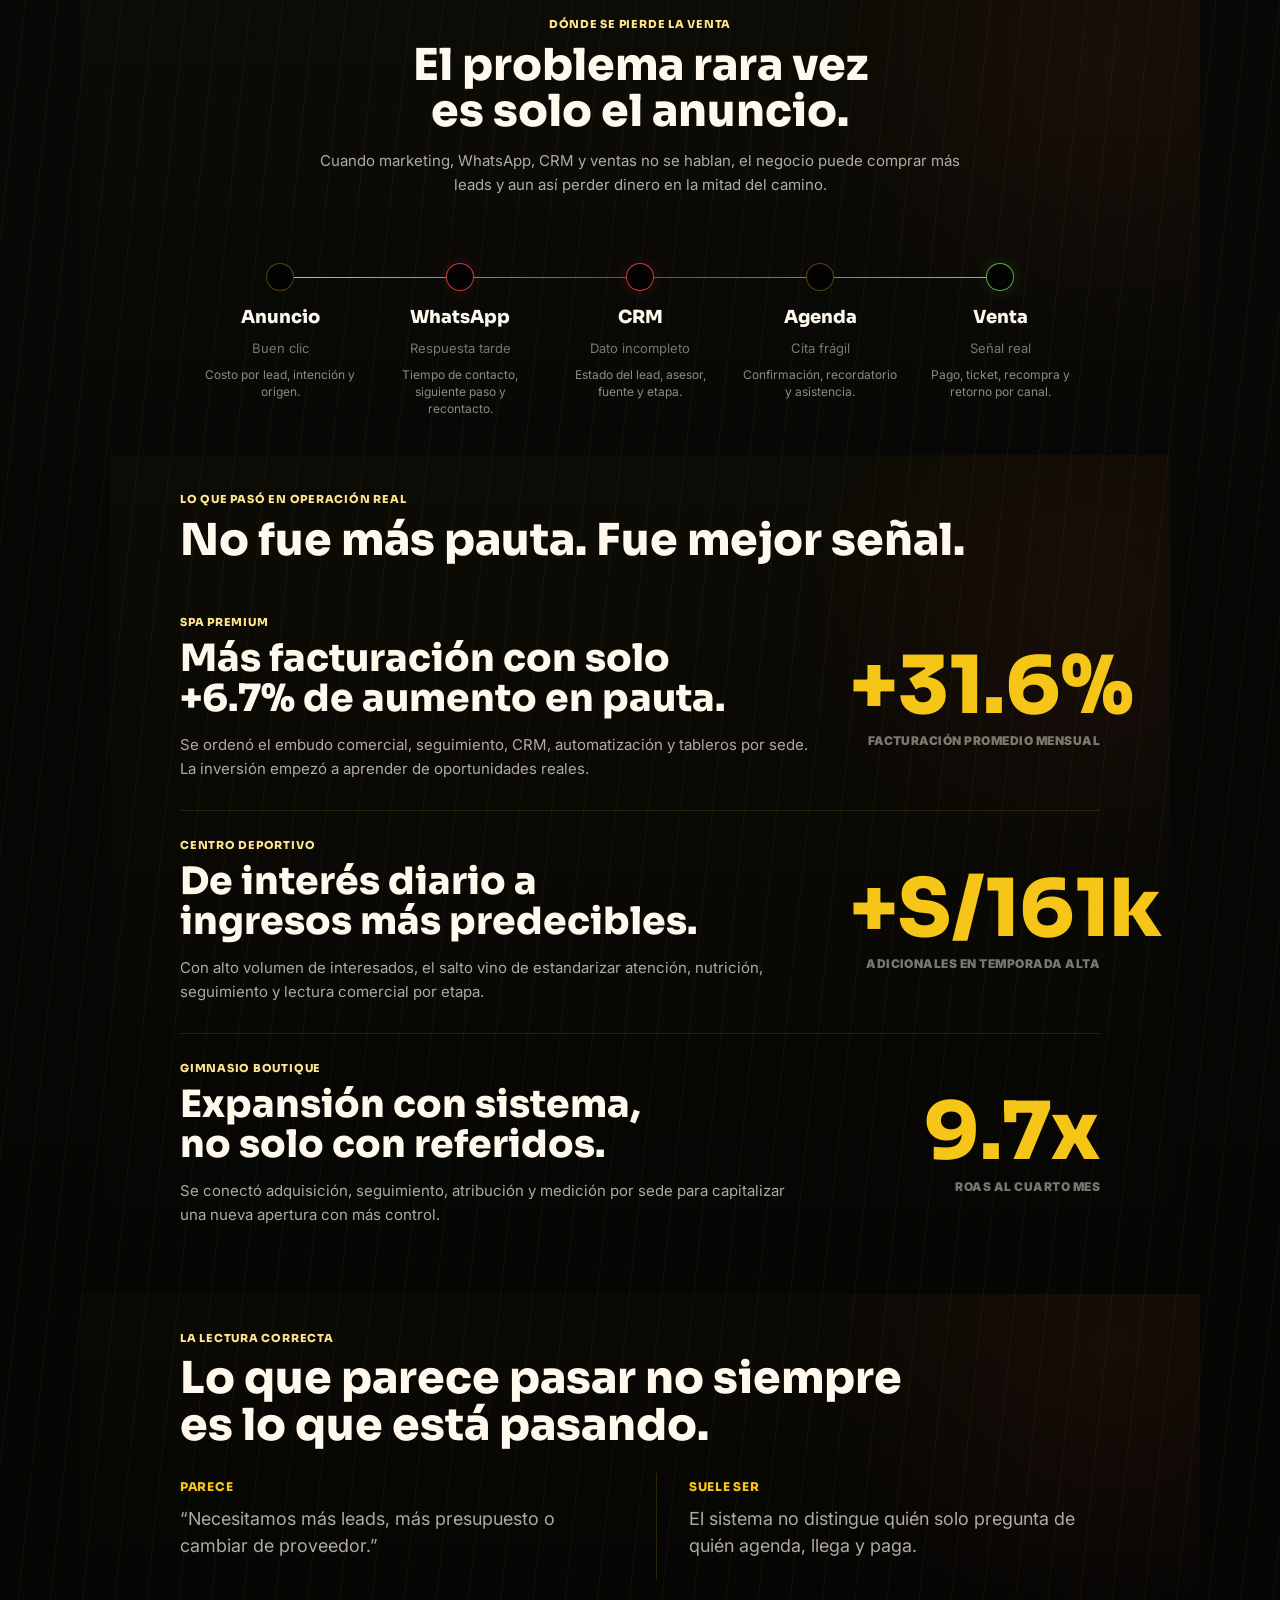
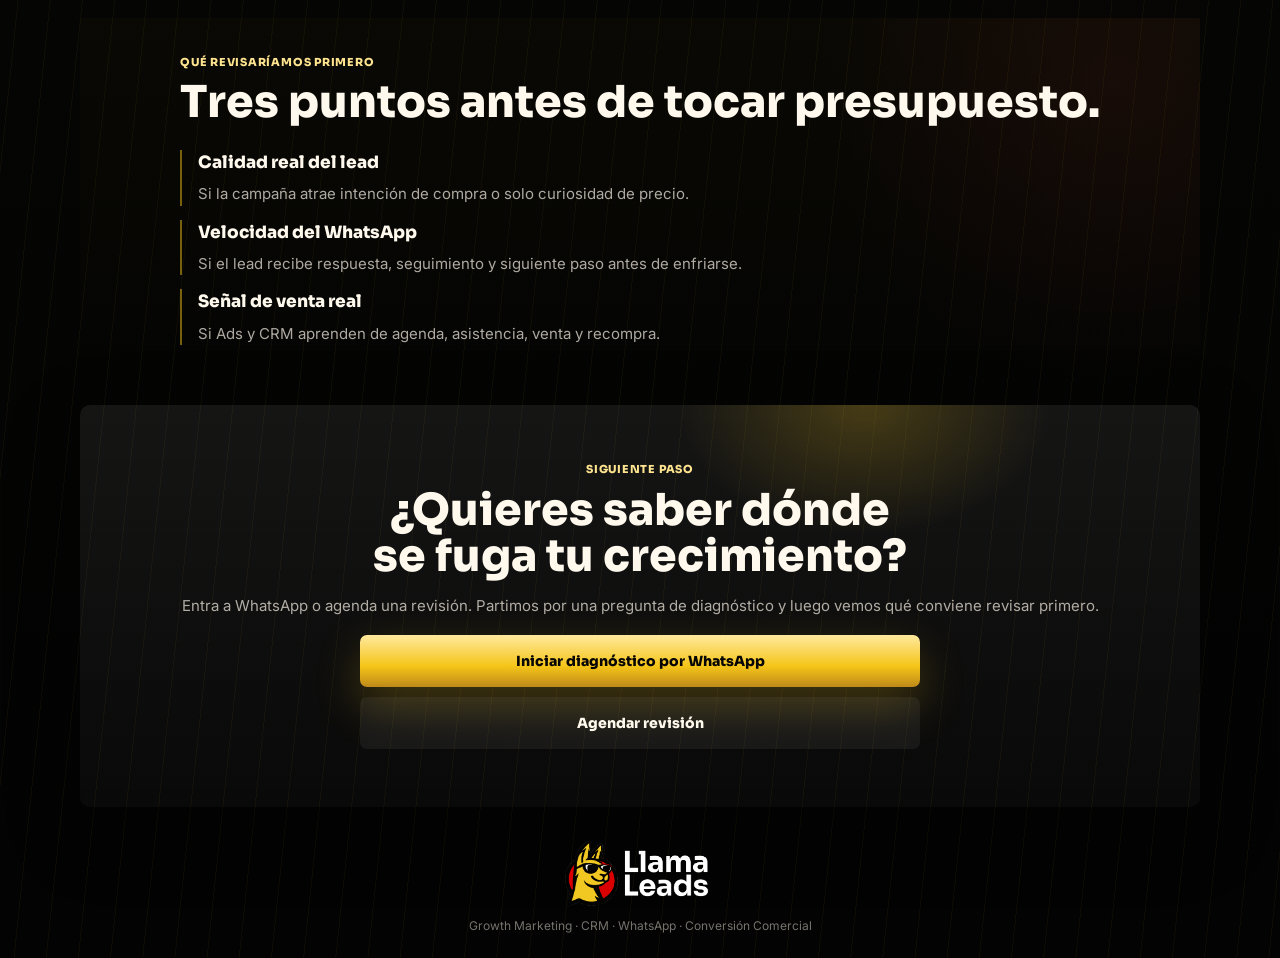
==== commit 9191b099: "revert video changes" ====
--- a/casos-exito/index.html
+++ b/casos-exito/index.html
@@ -43,19 +43,13 @@
         <article class="vsl" id="video" aria-label="Video de análisis de casos">
           <div class="vsl-frame">
             <iframe
-              data-src="https://www.youtube-nocookie.com/embed/ZG4sBzqnlqM?autoplay=1&amp;rel=0&amp;modestbranding=1&amp;controls=0&amp;showinfo=0&amp;fs=0&amp;playsinline=1&amp;iv_load_policy=3&amp;disablekb=1"
+              src="https://www.youtube.com/embed/ZG4sBzqnlqM?rel=0&amp;modestbranding=1&amp;playsinline=1"
+              srcdoc="&lt;style&gt;*{box-sizing:border-box}body{margin:0;height:100vh;display:grid;place-items:center;background:radial-gradient(circle at 68% 22%,rgba(242,196,32,.26),transparent 30%),linear-gradient(135deg,#17130b,#050505 56%,#111)}.wrap{width:100%;height:100%;display:grid;place-items:center;color:#f8f4e8;font-family:Inter,Arial,sans-serif;text-align:center;position:relative;overflow:hidden}.wrap:before{content:'';position:absolute;inset:0;background:linear-gradient(110deg,rgba(255,255,255,.08),transparent 42%),repeating-linear-gradient(90deg,rgba(242,196,32,.10) 0 1px,transparent 1px 34px);opacity:.55}.play{position:relative;z-index:1;width:74px;height:74px;border-radius:50%;display:grid;place-items:center;margin:auto;background:linear-gradient(180deg,#ffe898,#f2c420 62%,#bd8615);box-shadow:0 18px 50px rgba(242,196,32,.34);color:#070604;font-size:28px;font-weight:900}.txt{position:absolute;left:18px;right:18px;bottom:18px;z-index:1;text-align:left}.txt b{display:block;font-size:18px;line-height:1.1}.txt span{display:block;margin-top:6px;color:rgba(248,244,232,.7);font-size:12px}.tag{position:absolute;top:14px;left:14px;z-index:1;padding:7px 10px;border-radius:999px;background:#f2c420;color:#070604;font-size:10px;font-weight:900;text-transform:uppercase}&lt;/style&gt;&lt;a class='wrap' href='https://www.youtube.com/embed/ZG4sBzqnlqM?autoplay=1&amp;rel=0&amp;modestbranding=1&amp;playsinline=1'&gt;&lt;span class='tag'&gt;VSL 4 min&lt;/span&gt;&lt;span class='play'&gt;▶&lt;/span&gt;&lt;span class='txt'&gt;&lt;b&gt;Mira el análisis completo&lt;/b&gt;&lt;span&gt;Anuncio · WhatsApp · CRM · Agenda · Venta&lt;/span&gt;&lt;/span&gt;&lt;/a&gt;"
               title="VSL LlamaLeads casos de éxito"
-              allow="autoplay; encrypted-media; picture-in-picture"
-              referrerpolicy="strict-origin-when-cross-origin">
+              allow="accelerometer; autoplay; clipboard-write; encrypted-media; gyroscope; picture-in-picture; web-share"
+              referrerpolicy="strict-origin-when-cross-origin"
+              allowfullscreen>
             </iframe>
-            <button class="vsl-play" type="button" aria-label="Reproducir video">
-              <span class="vsl-tag">VSL 4 min</span>
-              <span class="vsl-play-icon" aria-hidden="true">▶</span>
-              <span class="vsl-play-copy">
-                <b>Mira el análisis completo</b>
-                <small>Anuncio · WhatsApp · CRM · Agenda · Venta</small>
-              </span>
-            </button>
           </div>
         </article>
 
@@ -236,18 +230,6 @@
   </div>
 
   <script>
-    const vslFrame = document.querySelector('.vsl-frame');
-    const vslIframe = vslFrame?.querySelector('iframe');
-    const vslPlay = vslFrame?.querySelector('.vsl-play');
-
-    vslPlay?.addEventListener('click', () => {
-      if (vslIframe && !vslIframe.getAttribute('src')) {
-        vslIframe.setAttribute('src', vslIframe.dataset.src);
-      }
-
-      vslFrame.classList.add('is-playing');
-    });
-
     const stickyCta = document.querySelector('.sticky-cta');
     const toggleStickyCta = () => {
       stickyCta.classList.toggle('is-visible', window.scrollY > 520);
--- a/css/casos-exito-vsl.css
+++ b/css/casos-exito-vsl.css
@@ -237,13 +237,6 @@
   width: 100%;
   height: 100%;
   border: 0;
-  opacity: 0;
-  pointer-events: none;
-  transition: opacity 0.28s ease;
-}
-
-.vsl-frame.is-playing iframe {
-  opacity: 1;
 }
 
 .vsl-frame::before {
@@ -261,113 +254,6 @@
 .vsl-frame::after {
   content: none;
   display: none;
-}
-
-.vsl-play {
-  position: absolute;
-  inset: 0;
-  z-index: 2;
-  width: 100%;
-  height: 100%;
-  border: 0;
-  padding: 0;
-  display: grid;
-  place-items: center;
-  overflow: hidden;
-  cursor: pointer;
-  color: #f8f4e8;
-  font: inherit;
-  text-align: center;
-  background:
-    radial-gradient(circle at 68% 22%, rgba(242, 196, 32, 0.26), transparent 30%),
-    linear-gradient(135deg, #17130b, #050505 56%, #111);
-}
-
-.vsl-play::before {
-  content: "";
-  position: absolute;
-  inset: 0;
-  background:
-    linear-gradient(110deg, rgba(255, 255, 255, 0.08), transparent 42%),
-    repeating-linear-gradient(90deg, rgba(242, 196, 32, 0.1) 0 1px, transparent 1px 34px);
-  opacity: 0.55;
-}
-
-.vsl-frame.is-playing .vsl-play {
-  opacity: 0;
-  pointer-events: none;
-}
-
-.vsl-tag,
-.vsl-play-icon,
-.vsl-play-copy {
-  position: relative;
-  z-index: 1;
-}
-
-.vsl-tag {
-  position: absolute;
-  top: 14px;
-  left: 14px;
-  padding: 7px 10px;
-  border-radius: 999px;
-  background: #f2c420;
-  color: #070604;
-  font-family: Sora, Inter, sans-serif;
-  font-size: 10px;
-  font-weight: 900;
-  line-height: 1;
-  text-transform: uppercase;
-}
-
-.vsl-play-icon {
-  width: 74px;
-  height: 74px;
-  border-radius: 50%;
-  display: grid;
-  place-items: center;
-  margin: auto;
-  background: linear-gradient(180deg, #ffe898, #f2c420 62%, #bd8615);
-  box-shadow: 0 18px 50px rgba(242, 196, 32, 0.34);
-  color: #070604;
-  font-size: 28px;
-  font-weight: 900;
-  transform: translateZ(0);
-  transition: transform 0.18s ease, box-shadow 0.18s ease;
-}
-
-.vsl-play:hover .vsl-play-icon,
-.vsl-play:focus-visible .vsl-play-icon {
-  transform: scale(1.04);
-  box-shadow: 0 22px 58px rgba(242, 196, 32, 0.42);
-}
-
-.vsl-play:focus-visible {
-  outline: 2px solid var(--gold-2);
-  outline-offset: -6px;
-}
-
-.vsl-play-copy {
-  position: absolute;
-  left: 18px;
-  right: 18px;
-  bottom: 18px;
-  text-align: left;
-}
-
-.vsl-play-copy b {
-  display: block;
-  font-family: Sora, Inter, sans-serif;
-  font-size: 18px;
-  line-height: 1.1;
-}
-
-.vsl-play-copy small {
-  display: block;
-  margin-top: 6px;
-  color: rgba(248, 244, 232, 0.7);
-  font-size: 12px;
-  line-height: 1.35;
 }
 
 .vsl p {
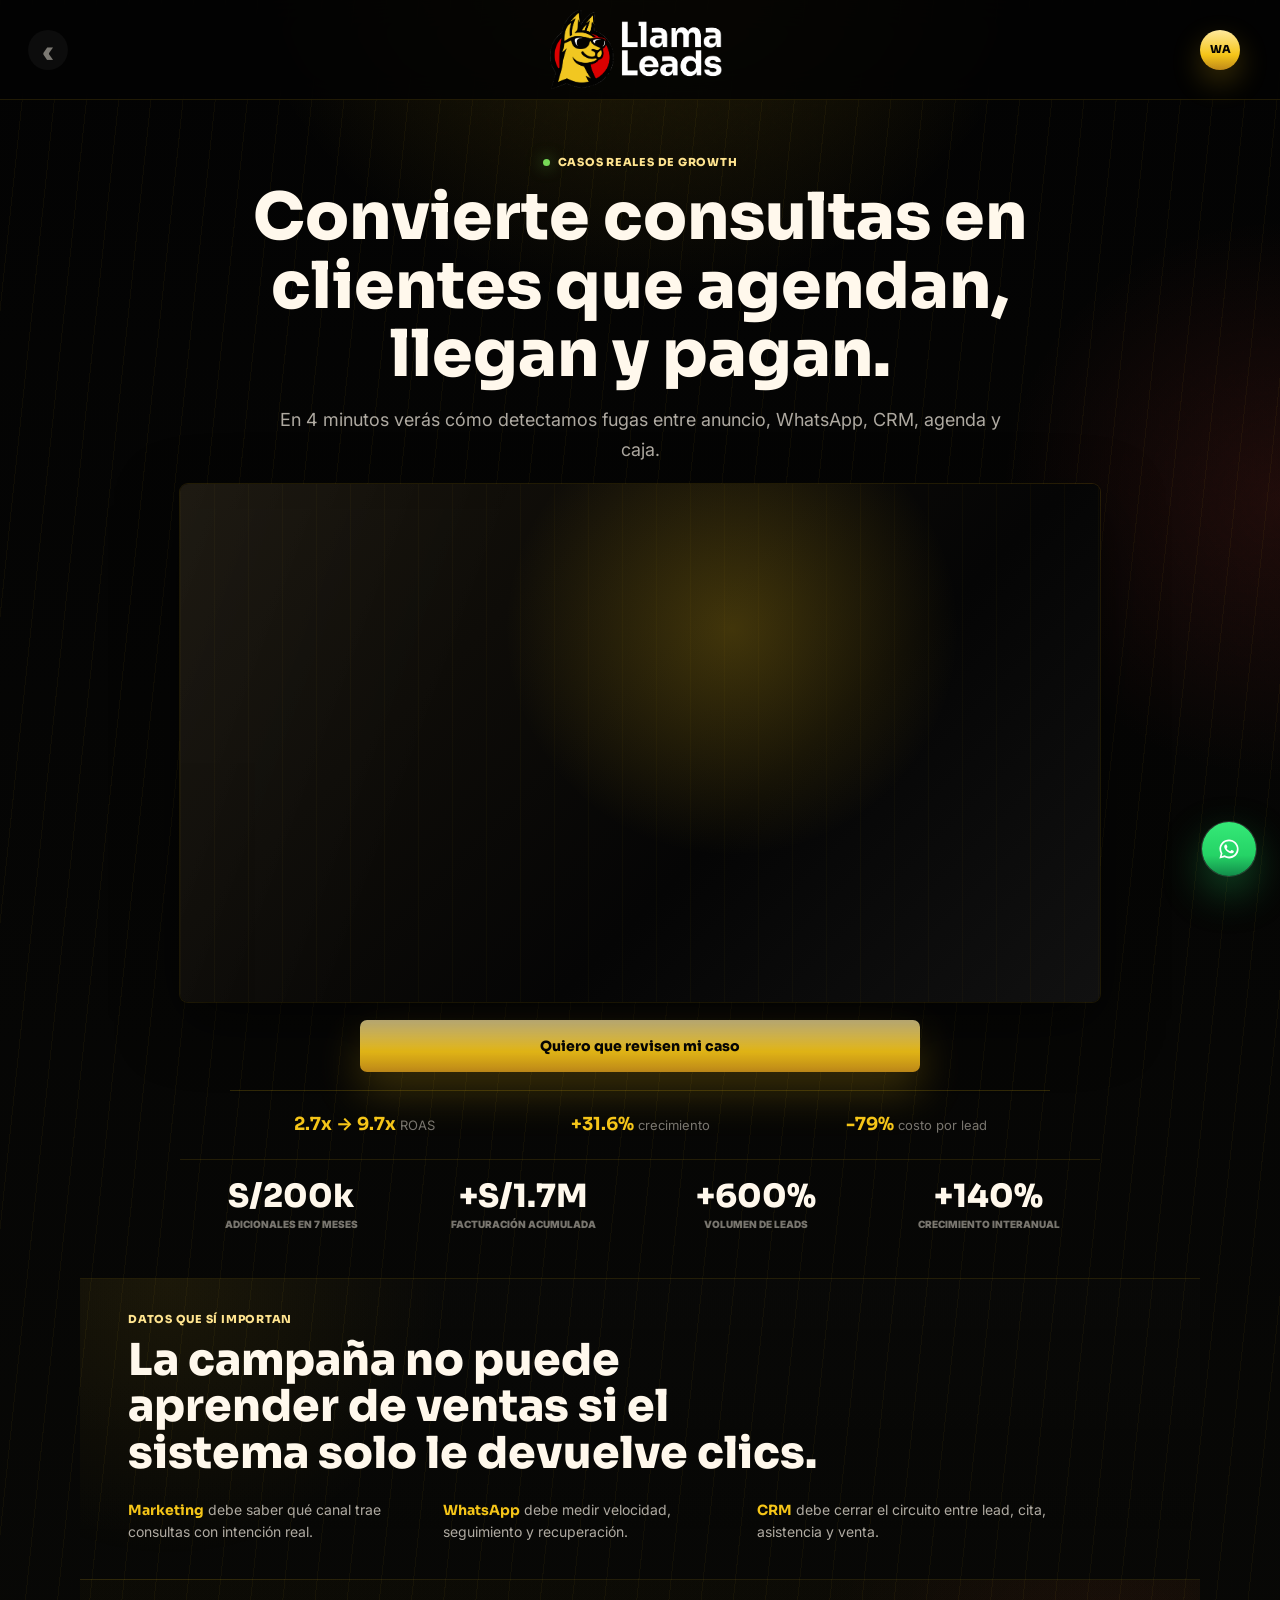
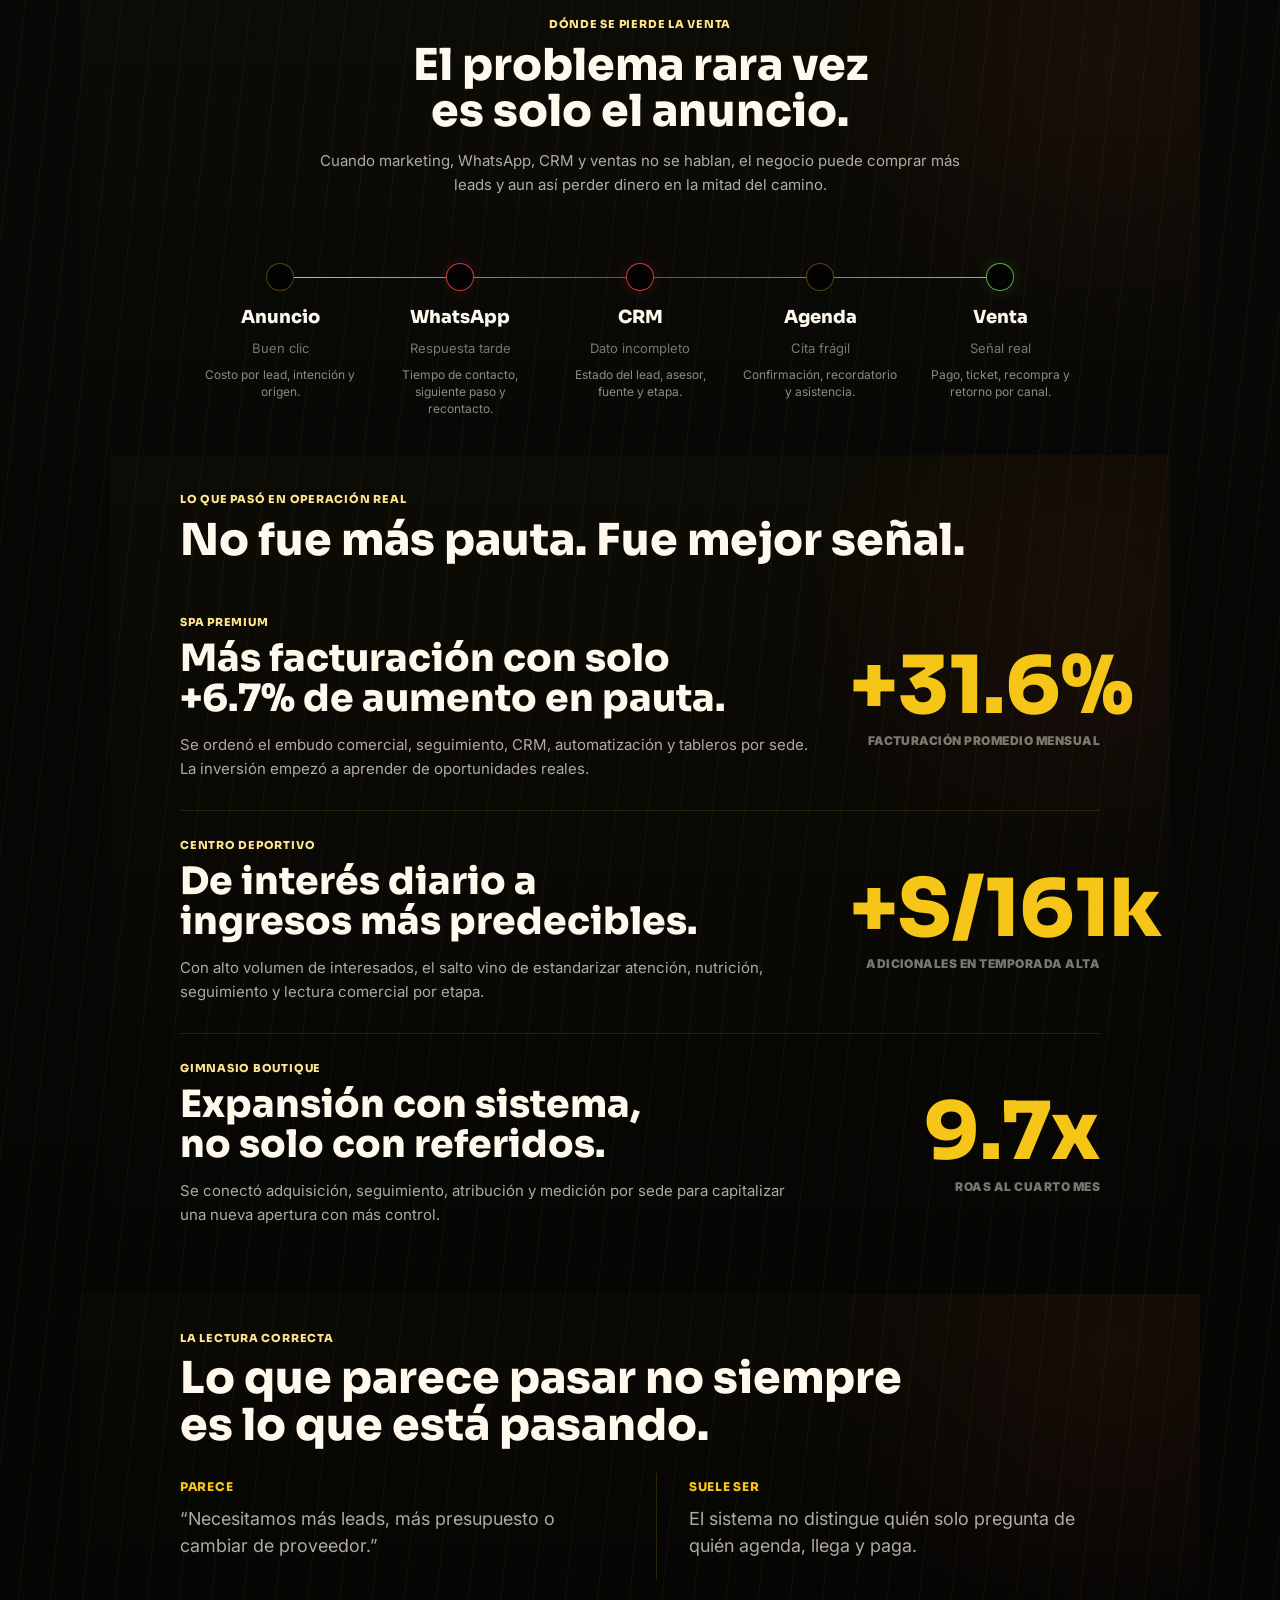
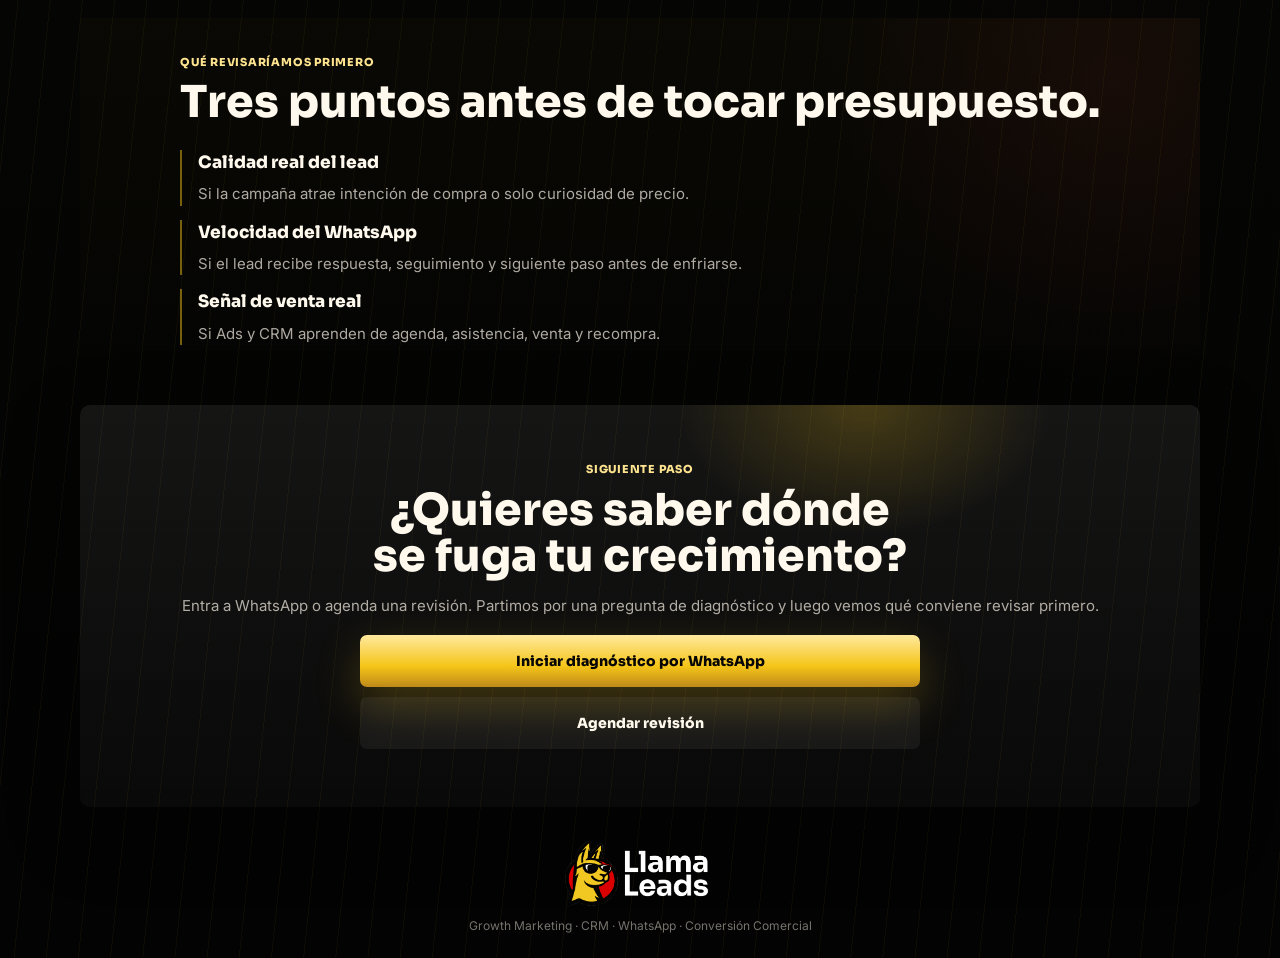
==== commit a6dba814: "test3 video casos-exito" ====
--- a/casos-exito/index.html
+++ b/casos-exito/index.html
@@ -19,6 +19,23 @@
   <link rel="preconnect" href="https://fonts.gstatic.com" crossorigin>
   <link href="https://fonts.googleapis.com/css2?family=Inter:wght@400;500;600;700;800;900&family=Sora:wght@500;600;700;800;900&display=swap" rel="stylesheet">
   <link rel="stylesheet" href="../css/casos-exito-vsl.css">
+  <!-- Meta Pixel Code -->
+  <script>
+    !function(f,b,e,v,n,t,s)
+    {if(f.fbq)return;n=f.fbq=function(){n.callMethod?
+    n.callMethod.apply(n,arguments):n.queue.push(arguments)};
+    if(!f._fbq)f._fbq=n;n.push=n;n.loaded=!0;n.version='2.0';
+    n.queue=[];t=b.createElement(e);t.async=!0;
+    t.src=v;s=b.getElementsByTagName(e)[0];
+    s.parentNode.insertBefore(t,s)}(window, document,'script',
+    'https://connect.facebook.net/en_US/fbevents.js');
+    fbq('init', '7609972465733035');
+    fbq('track', 'PageView');
+  </script>
+  <noscript><img height="1" width="1" style="display:none"
+  src="https://www.facebook.com/tr?id=7609972465733035&ev=PageView&noscript=1"
+  /></noscript>
+  <!-- End Meta Pixel Code -->
 </head>
 <body>
   <div class="grain" aria-hidden="true"></div>
@@ -43,8 +60,8 @@
         <article class="vsl" id="video" aria-label="Video de análisis de casos">
           <div class="vsl-frame">
             <iframe
-              src="https://www.youtube.com/embed/ZG4sBzqnlqM?rel=0&amp;modestbranding=1&amp;playsinline=1"
-              srcdoc="&lt;style&gt;*{box-sizing:border-box}body{margin:0;height:100vh;display:grid;place-items:center;background:radial-gradient(circle at 68% 22%,rgba(242,196,32,.26),transparent 30%),linear-gradient(135deg,#17130b,#050505 56%,#111)}.wrap{width:100%;height:100%;display:grid;place-items:center;color:#f8f4e8;font-family:Inter,Arial,sans-serif;text-align:center;position:relative;overflow:hidden}.wrap:before{content:'';position:absolute;inset:0;background:linear-gradient(110deg,rgba(255,255,255,.08),transparent 42%),repeating-linear-gradient(90deg,rgba(242,196,32,.10) 0 1px,transparent 1px 34px);opacity:.55}.play{position:relative;z-index:1;width:74px;height:74px;border-radius:50%;display:grid;place-items:center;margin:auto;background:linear-gradient(180deg,#ffe898,#f2c420 62%,#bd8615);box-shadow:0 18px 50px rgba(242,196,32,.34);color:#070604;font-size:28px;font-weight:900}.txt{position:absolute;left:18px;right:18px;bottom:18px;z-index:1;text-align:left}.txt b{display:block;font-size:18px;line-height:1.1}.txt span{display:block;margin-top:6px;color:rgba(248,244,232,.7);font-size:12px}.tag{position:absolute;top:14px;left:14px;z-index:1;padding:7px 10px;border-radius:999px;background:#f2c420;color:#070604;font-size:10px;font-weight:900;text-transform:uppercase}&lt;/style&gt;&lt;a class='wrap' href='https://www.youtube.com/embed/ZG4sBzqnlqM?autoplay=1&amp;rel=0&amp;modestbranding=1&amp;playsinline=1'&gt;&lt;span class='tag'&gt;VSL 4 min&lt;/span&gt;&lt;span class='play'&gt;▶&lt;/span&gt;&lt;span class='txt'&gt;&lt;b&gt;Mira el análisis completo&lt;/b&gt;&lt;span&gt;Anuncio · WhatsApp · CRM · Agenda · Venta&lt;/span&gt;&lt;/span&gt;&lt;/a&gt;"
+              id="case-vsl-video"
+              src="https://www.youtube.com/embed/ZG4sBzqnlqM?rel=0&amp;modestbranding=1&amp;playsinline=1&amp;controls=0&amp;disablekb=1&amp;fs=0&amp;iv_load_policy=3&amp;color=white"
               title="VSL LlamaLeads casos de éxito"
               allow="accelerometer; autoplay; clipboard-write; encrypted-media; gyroscope; picture-in-picture; web-share"
               referrerpolicy="strict-origin-when-cross-origin"
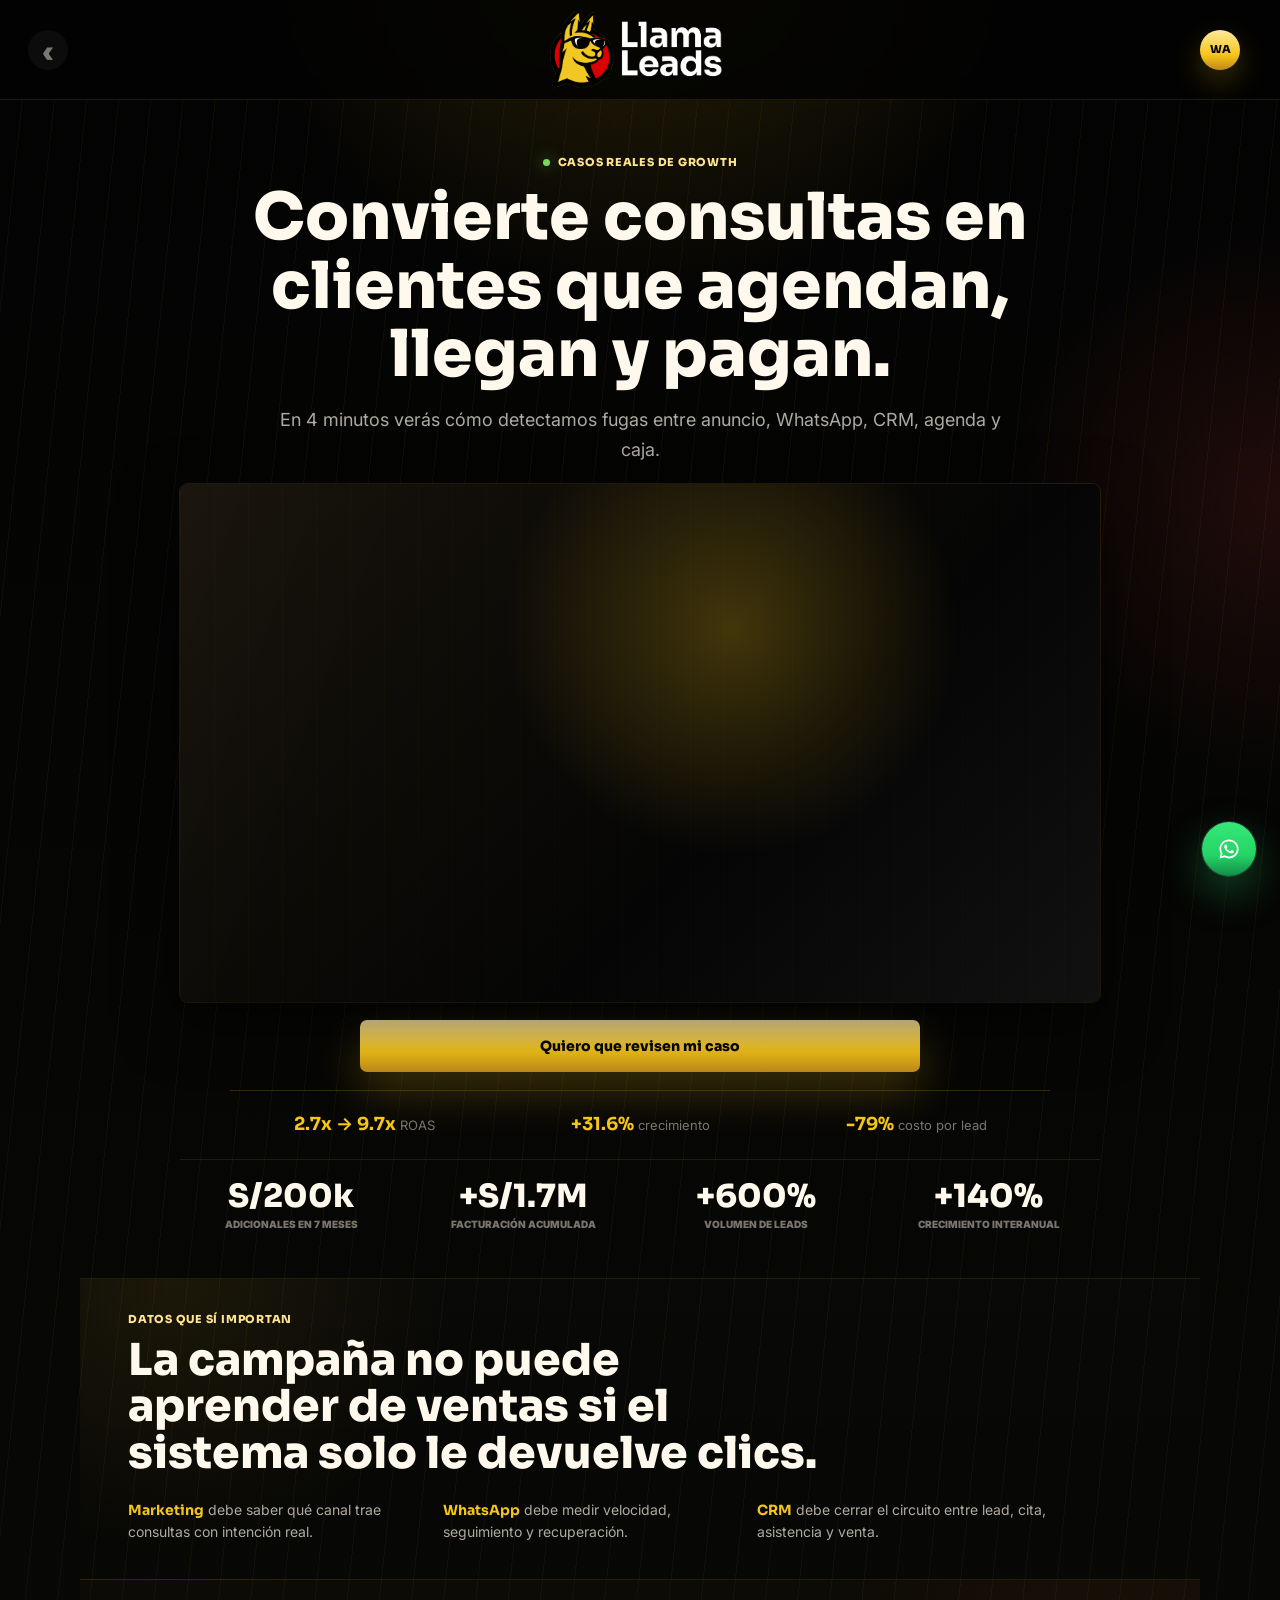
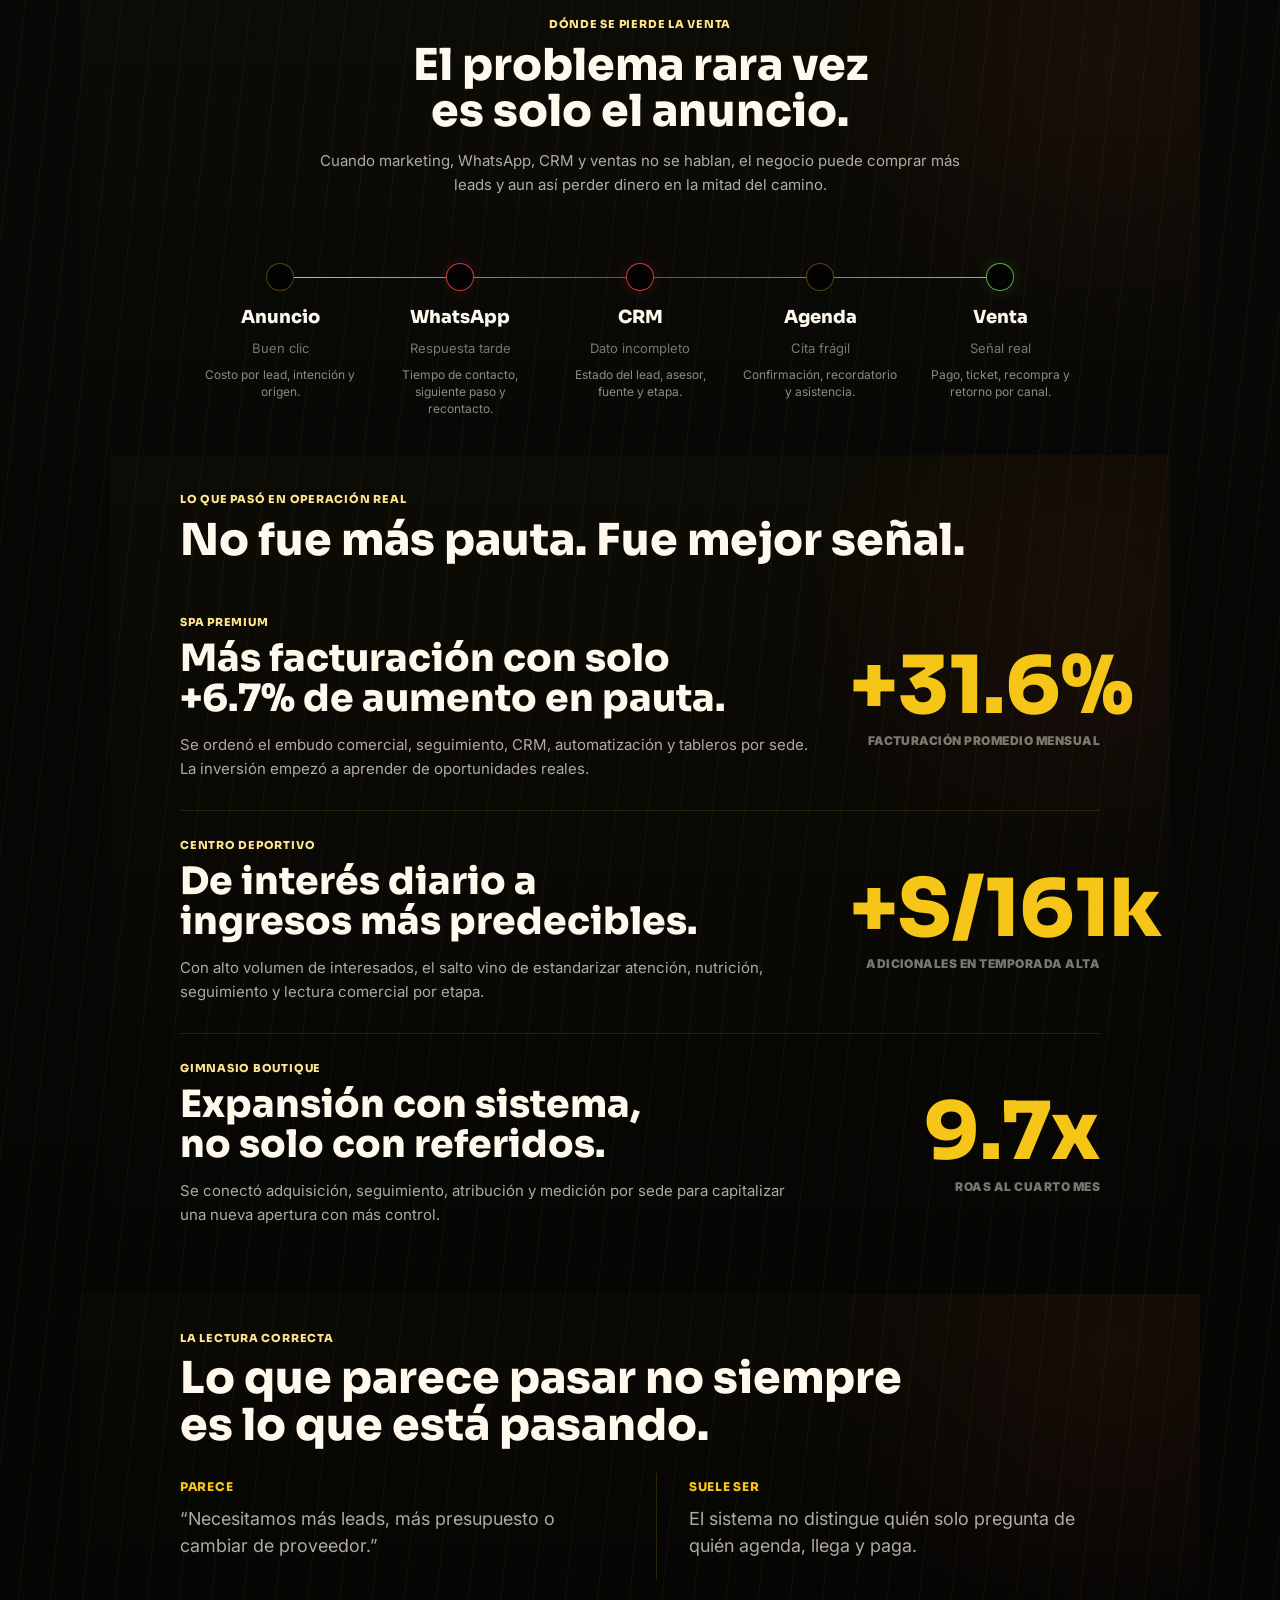
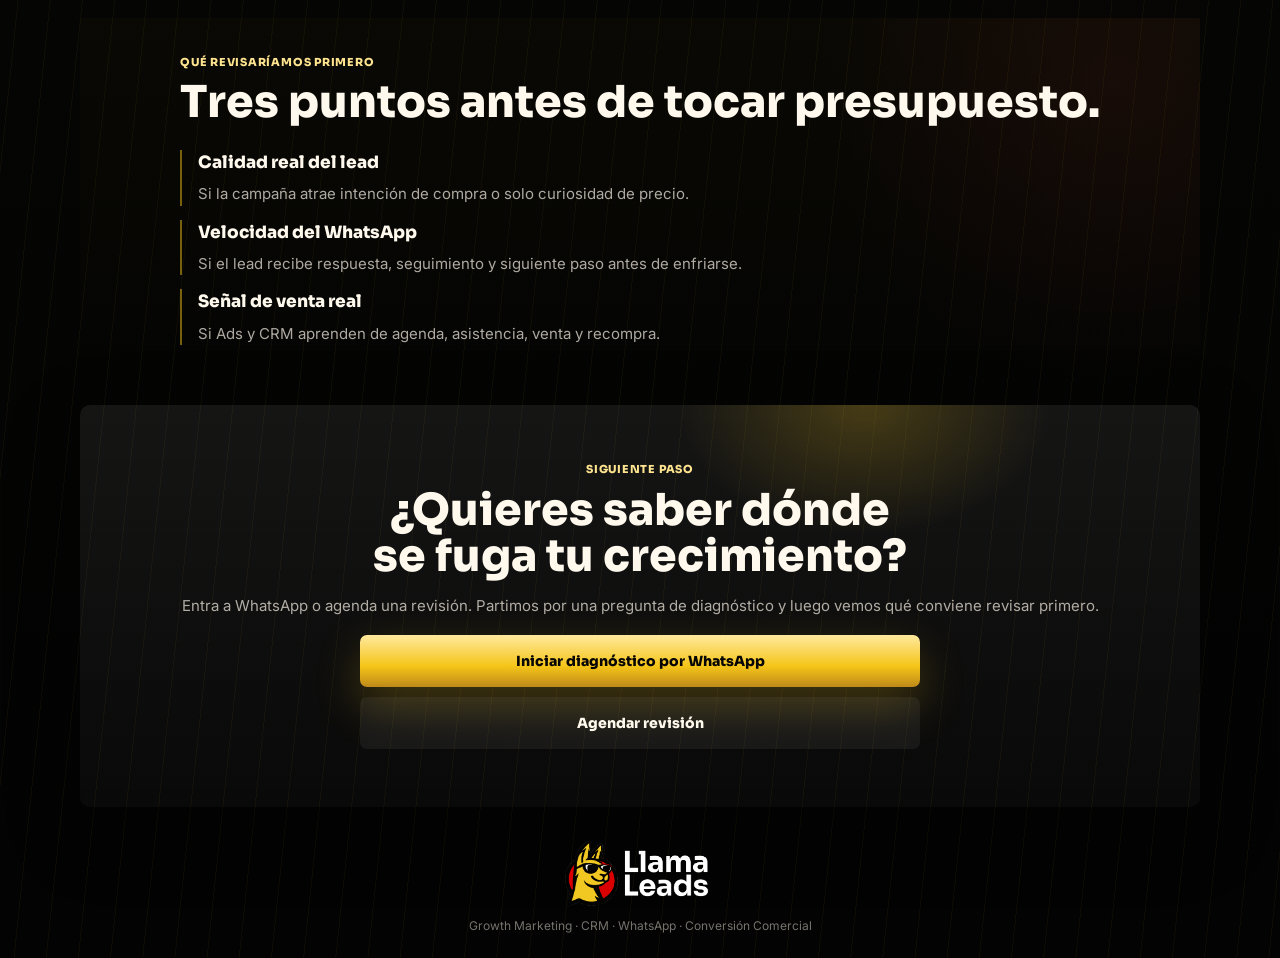
==== commit defd11aa: "test4 video casos-exito" ====
--- a/casos-exito/index.html
+++ b/casos-exito/index.html
@@ -58,15 +58,16 @@
         <p class="hero-copy">En 4 minutos verás cómo detectamos fugas entre anuncio, WhatsApp, CRM, agenda y caja.</p>
 
         <article class="vsl" id="video" aria-label="Video de análisis de casos">
-          <div class="vsl-frame">
+          <div class="vsl-frame yt-embed-holder">
             <iframe
               id="case-vsl-video"
-              src="https://www.youtube.com/embed/ZG4sBzqnlqM?rel=0&amp;modestbranding=1&amp;playsinline=1&amp;controls=0&amp;disablekb=1&amp;fs=0&amp;iv_load_policy=3&amp;color=white"
+              src="https://www.youtube.com/embed/ZG4sBzqnlqM?rel=0&amp;modestbranding=1&amp;playsinline=1&amp;controls=0&amp;disablekb=1&amp;fs=0&amp;iv_load_policy=3&amp;color=white&amp;enablejsapi=1"
               title="VSL LlamaLeads casos de éxito"
               allow="accelerometer; autoplay; clipboard-write; encrypted-media; gyroscope; picture-in-picture; web-share"
               referrerpolicy="strict-origin-when-cross-origin"
               allowfullscreen>
             </iframe>
+            <button class="vsl-hit-area" type="button" aria-label="Reproducir video"></button>
           </div>
         </article>
 
@@ -254,6 +255,22 @@
 
     toggleStickyCta();
     window.addEventListener('scroll', toggleStickyCta, { passive: true });
+
+    const vslIframe = document.querySelector('#case-vsl-video');
+    const vslHitArea = document.querySelector('.vsl-hit-area');
+    let vslIsPlaying = false;
+
+    if (vslIframe && vslHitArea) {
+      vslHitArea.addEventListener('click', () => {
+        vslIsPlaying = !vslIsPlaying;
+        vslIframe.contentWindow.postMessage(JSON.stringify({
+          event: 'command',
+          func: vslIsPlaying ? 'playVideo' : 'pauseVideo',
+          args: []
+        }), 'https://www.youtube.com');
+        vslHitArea.setAttribute('aria-label', vslIsPlaying ? 'Pausar video' : 'Reproducir video');
+      });
+    }
   </script>
 </body>
 </html>
--- a/css/casos-exito-vsl.css
+++ b/css/casos-exito-vsl.css
@@ -239,21 +239,47 @@
   border: 0;
 }
 
+.yt-embed-holder iframe {
+  width: 300%;
+  height: 300%;
+  max-width: none;
+  margin-left: -100%;
+  margin-top: -100%;
+  pointer-events: none;
+}
+
 .vsl-frame::before {
   content: "";
   position: absolute;
   inset: 0;
-  z-index: 0;
+  z-index: 2;
   pointer-events: none;
   background:
     linear-gradient(110deg, rgba(255, 255, 255, 0.08), transparent 34%),
     repeating-linear-gradient(90deg, rgba(245, 197, 24, 0.08) 0 1px, transparent 1px 34px);
-  opacity: 0.42;
+  opacity: 0.24;
 }
 
 .vsl-frame::after {
   content: none;
   display: none;
+}
+
+.vsl-hit-area {
+  position: absolute;
+  inset: 0;
+  z-index: 3;
+  width: 100%;
+  height: 100%;
+  border: 0;
+  padding: 0;
+  cursor: pointer;
+  background: transparent;
+}
+
+.vsl-hit-area:focus-visible {
+  outline: 3px solid rgba(245, 197, 24, 0.84);
+  outline-offset: -6px;
 }
 
 .vsl p {
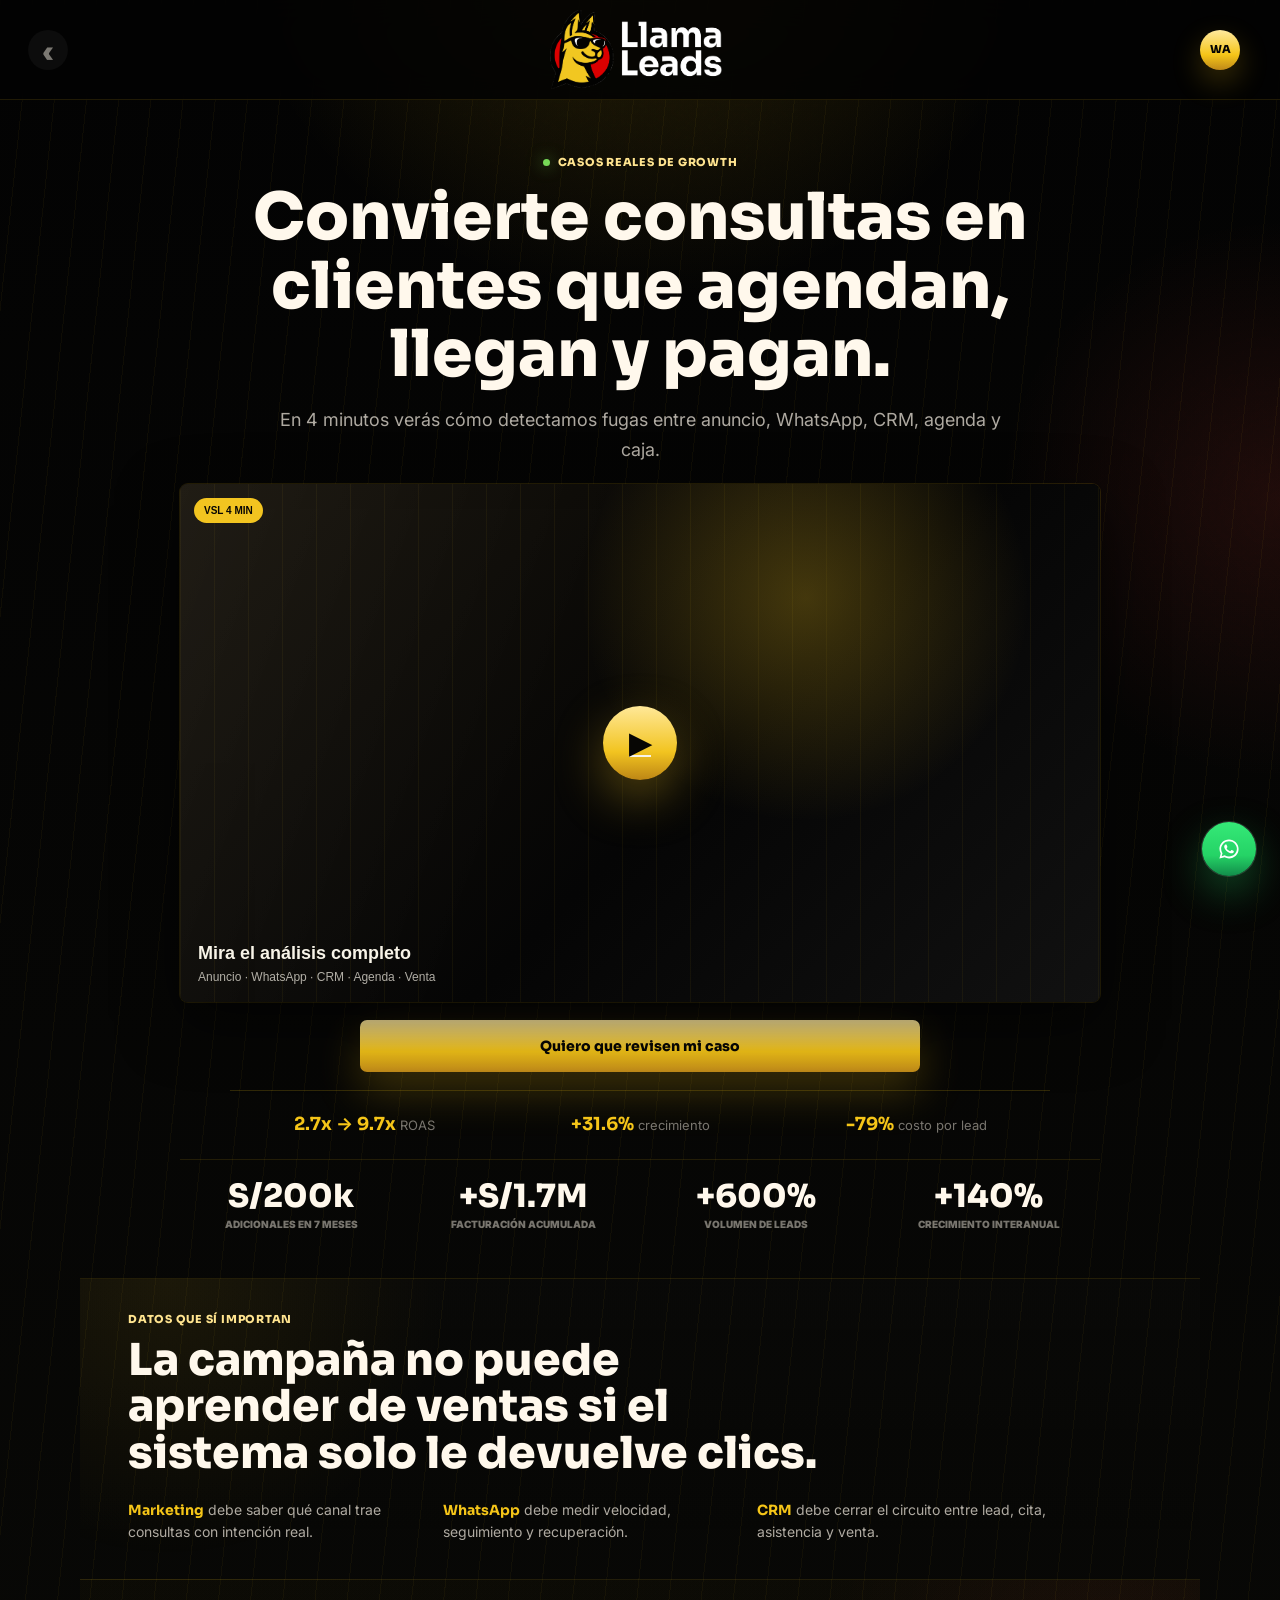
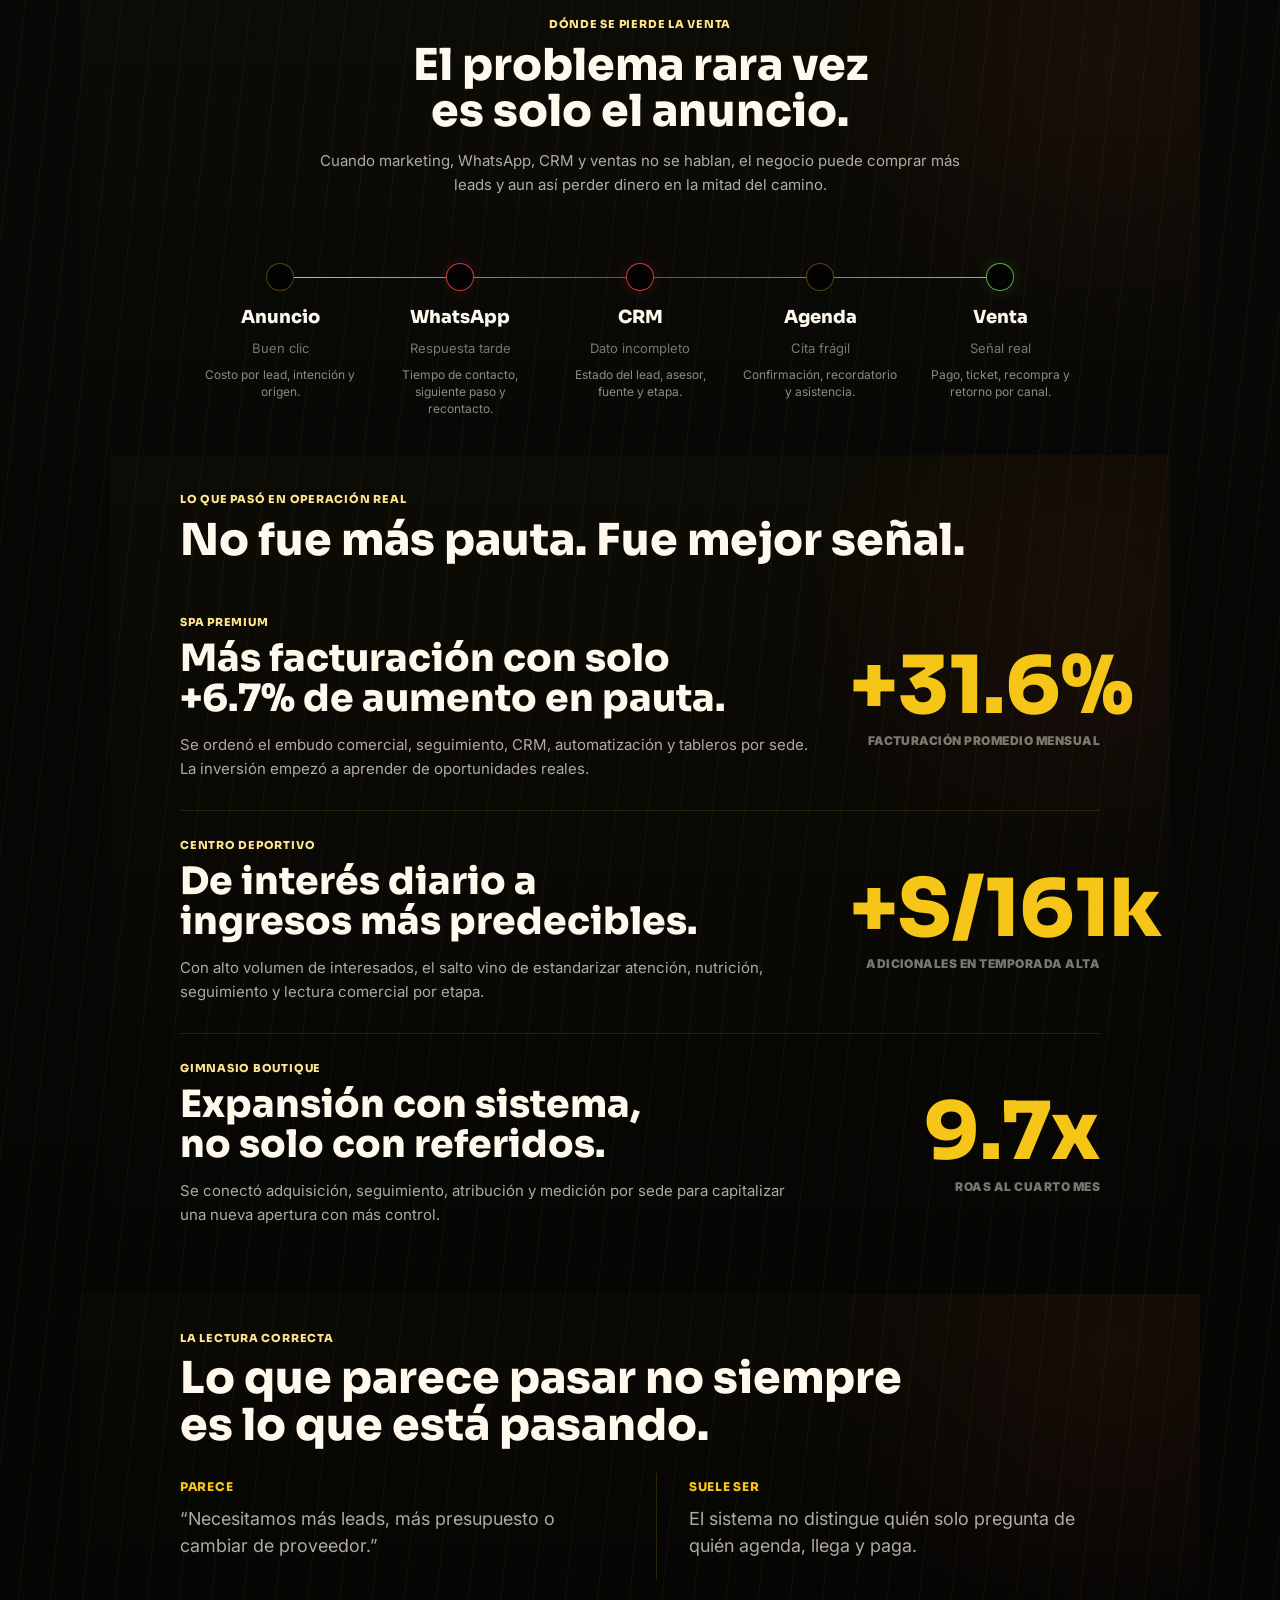
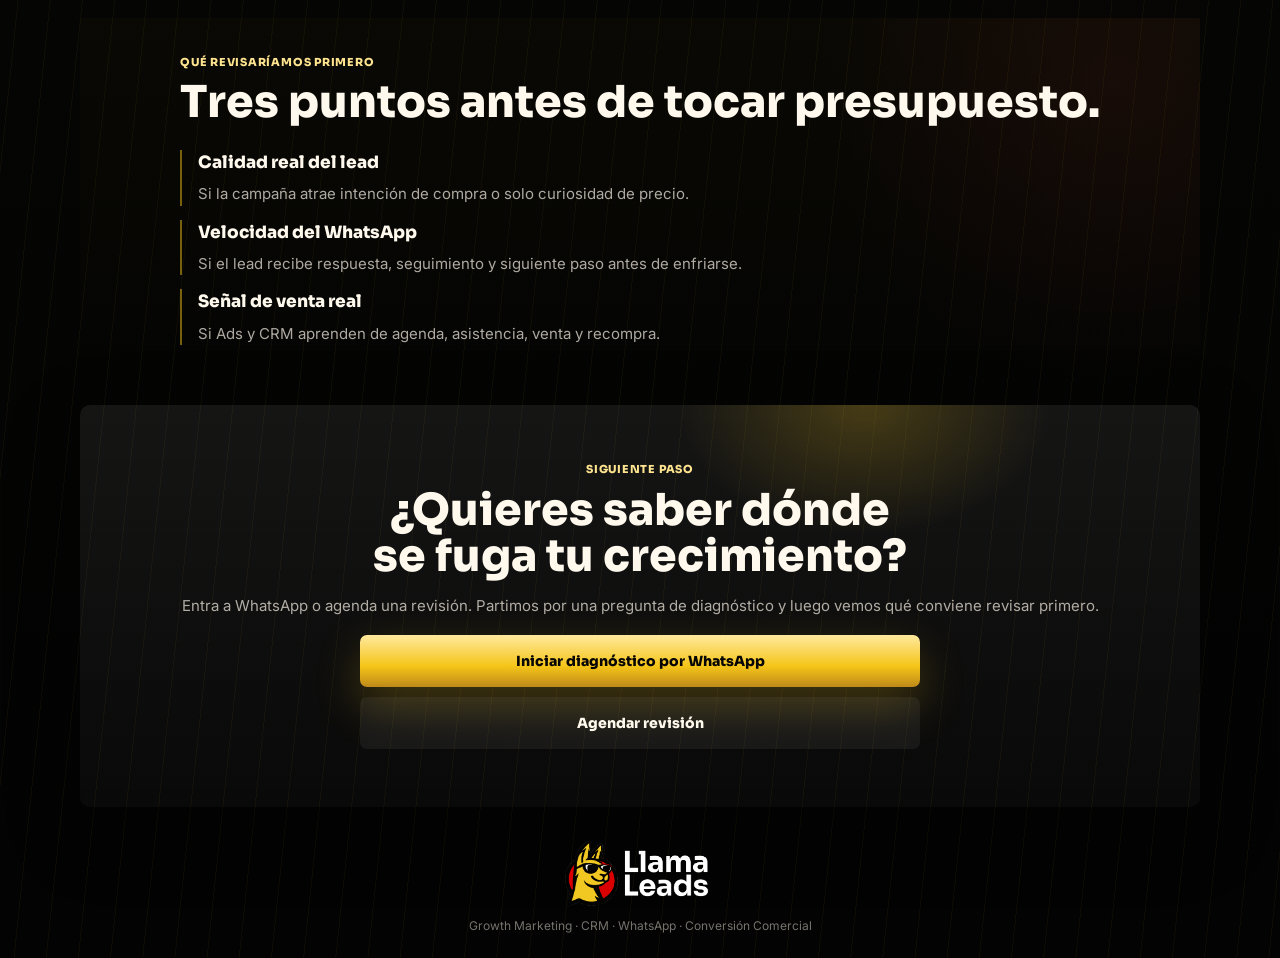
==== commit 0e0af7f7: "Revert "test3 video casos-exito" This reverts commit a6dba8145bed1c934303f34f14b313858958d4f1." ====
--- a/casos-exito/index.html
+++ b/casos-exito/index.html
@@ -58,16 +58,15 @@
         <p class="hero-copy">En 4 minutos verás cómo detectamos fugas entre anuncio, WhatsApp, CRM, agenda y caja.</p>
 
         <article class="vsl" id="video" aria-label="Video de análisis de casos">
-          <div class="vsl-frame yt-embed-holder">
+          <div class="vsl-frame">
             <iframe
-              id="case-vsl-video"
-              src="https://www.youtube.com/embed/ZG4sBzqnlqM?rel=0&amp;modestbranding=1&amp;playsinline=1&amp;controls=0&amp;disablekb=1&amp;fs=0&amp;iv_load_policy=3&amp;color=white&amp;enablejsapi=1"
+              src="https://www.youtube.com/embed/ZG4sBzqnlqM?rel=0&amp;modestbranding=1&amp;playsinline=1"
+              srcdoc="&lt;style&gt;*{box-sizing:border-box}body{margin:0;height:100vh;display:grid;place-items:center;background:radial-gradient(circle at 68% 22%,rgba(242,196,32,.26),transparent 30%),linear-gradient(135deg,#17130b,#050505 56%,#111)}.wrap{width:100%;height:100%;display:grid;place-items:center;color:#f8f4e8;font-family:Inter,Arial,sans-serif;text-align:center;position:relative;overflow:hidden}.wrap:before{content:'';position:absolute;inset:0;background:linear-gradient(110deg,rgba(255,255,255,.08),transparent 42%),repeating-linear-gradient(90deg,rgba(242,196,32,.10) 0 1px,transparent 1px 34px);opacity:.55}.play{position:relative;z-index:1;width:74px;height:74px;border-radius:50%;display:grid;place-items:center;margin:auto;background:linear-gradient(180deg,#ffe898,#f2c420 62%,#bd8615);box-shadow:0 18px 50px rgba(242,196,32,.34);color:#070604;font-size:28px;font-weight:900}.txt{position:absolute;left:18px;right:18px;bottom:18px;z-index:1;text-align:left}.txt b{display:block;font-size:18px;line-height:1.1}.txt span{display:block;margin-top:6px;color:rgba(248,244,232,.7);font-size:12px}.tag{position:absolute;top:14px;left:14px;z-index:1;padding:7px 10px;border-radius:999px;background:#f2c420;color:#070604;font-size:10px;font-weight:900;text-transform:uppercase}&lt;/style&gt;&lt;a class='wrap' href='https://www.youtube.com/embed/ZG4sBzqnlqM?autoplay=1&amp;rel=0&amp;modestbranding=1&amp;playsinline=1'&gt;&lt;span class='tag'&gt;VSL 4 min&lt;/span&gt;&lt;span class='play'&gt;▶&lt;/span&gt;&lt;span class='txt'&gt;&lt;b&gt;Mira el análisis completo&lt;/b&gt;&lt;span&gt;Anuncio · WhatsApp · CRM · Agenda · Venta&lt;/span&gt;&lt;/span&gt;&lt;/a&gt;"
               title="VSL LlamaLeads casos de éxito"
               allow="accelerometer; autoplay; clipboard-write; encrypted-media; gyroscope; picture-in-picture; web-share"
               referrerpolicy="strict-origin-when-cross-origin"
               allowfullscreen>
             </iframe>
-            <button class="vsl-hit-area" type="button" aria-label="Reproducir video"></button>
           </div>
         </article>
 
@@ -255,22 +254,6 @@
 
     toggleStickyCta();
     window.addEventListener('scroll', toggleStickyCta, { passive: true });
-
-    const vslIframe = document.querySelector('#case-vsl-video');
-    const vslHitArea = document.querySelector('.vsl-hit-area');
-    let vslIsPlaying = false;
-
-    if (vslIframe && vslHitArea) {
-      vslHitArea.addEventListener('click', () => {
-        vslIsPlaying = !vslIsPlaying;
-        vslIframe.contentWindow.postMessage(JSON.stringify({
-          event: 'command',
-          func: vslIsPlaying ? 'playVideo' : 'pauseVideo',
-          args: []
-        }), 'https://www.youtube.com');
-        vslHitArea.setAttribute('aria-label', vslIsPlaying ? 'Pausar video' : 'Reproducir video');
-      });
-    }
   </script>
 </body>
 </html>
--- a/css/casos-exito-vsl.css
+++ b/css/casos-exito-vsl.css
@@ -239,47 +239,21 @@
   border: 0;
 }
 
-.yt-embed-holder iframe {
-  width: 300%;
-  height: 300%;
-  max-width: none;
-  margin-left: -100%;
-  margin-top: -100%;
-  pointer-events: none;
-}
-
 .vsl-frame::before {
   content: "";
   position: absolute;
   inset: 0;
-  z-index: 2;
+  z-index: 0;
   pointer-events: none;
   background:
     linear-gradient(110deg, rgba(255, 255, 255, 0.08), transparent 34%),
     repeating-linear-gradient(90deg, rgba(245, 197, 24, 0.08) 0 1px, transparent 1px 34px);
-  opacity: 0.24;
+  opacity: 0.42;
 }
 
 .vsl-frame::after {
   content: none;
   display: none;
-}
-
-.vsl-hit-area {
-  position: absolute;
-  inset: 0;
-  z-index: 3;
-  width: 100%;
-  height: 100%;
-  border: 0;
-  padding: 0;
-  cursor: pointer;
-  background: transparent;
-}
-
-.vsl-hit-area:focus-visible {
-  outline: 3px solid rgba(245, 197, 24, 0.84);
-  outline-offset: -6px;
 }
 
 .vsl p {
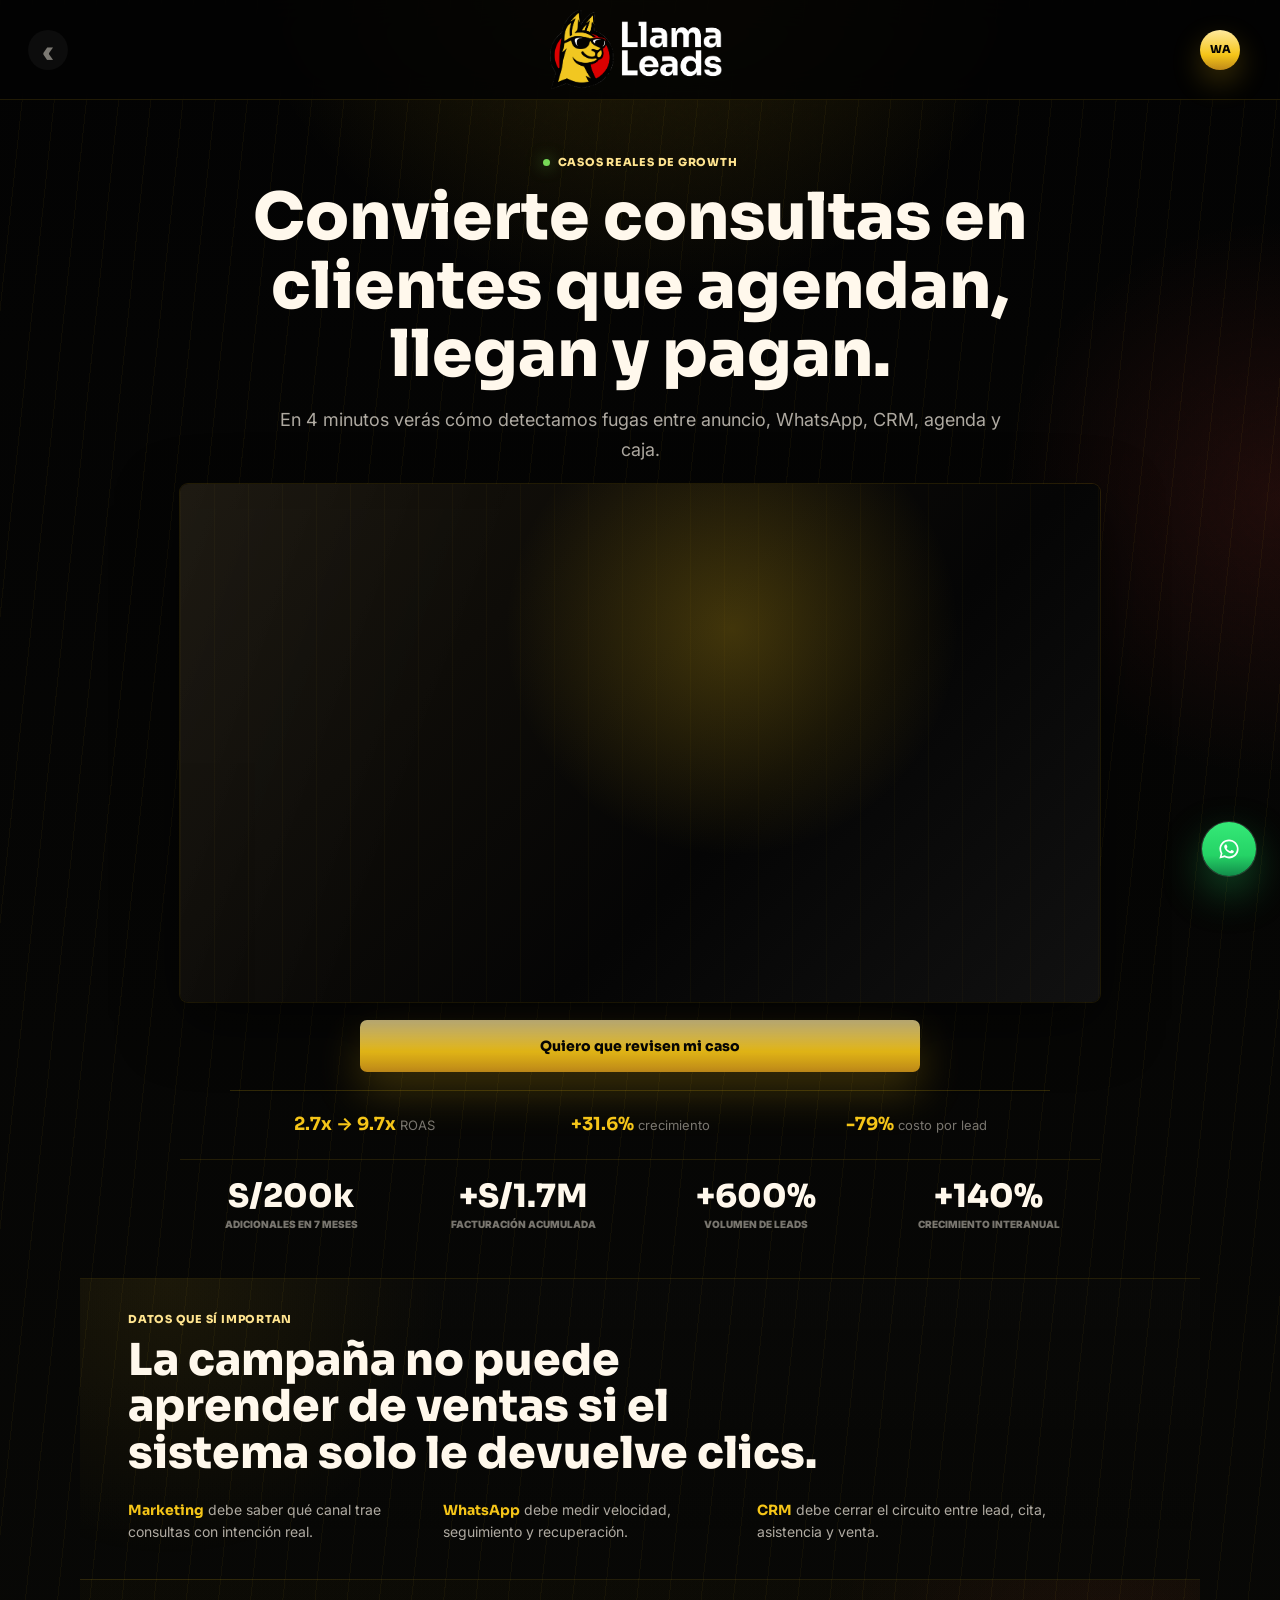
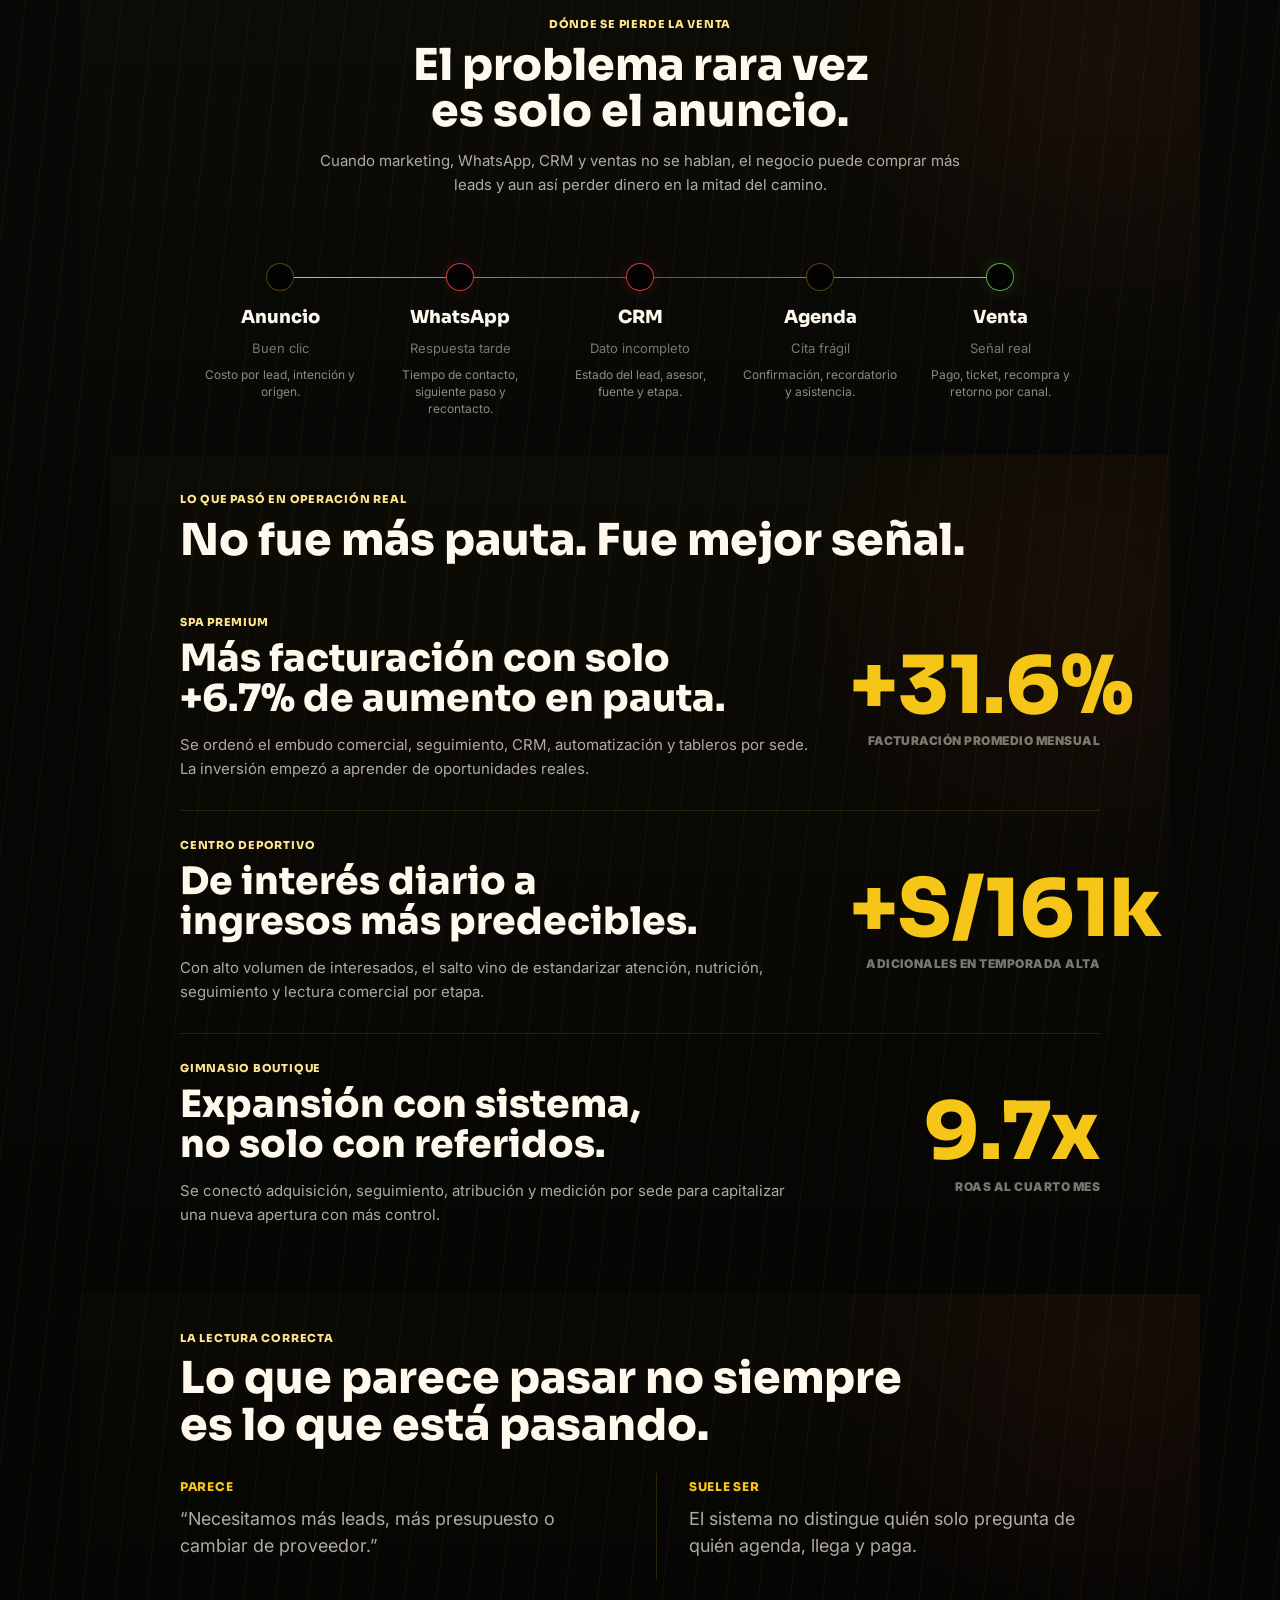
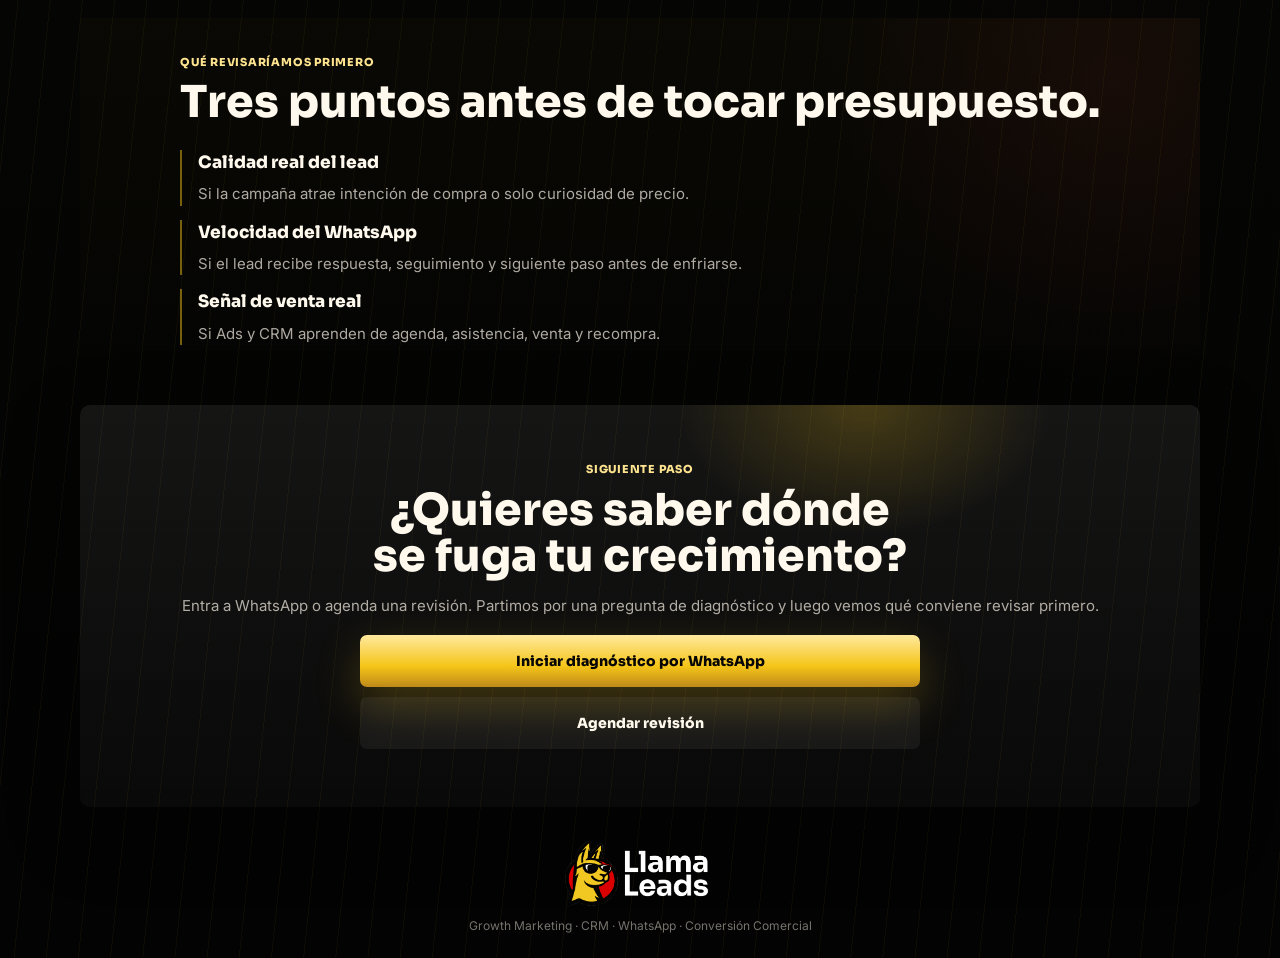
==== commit 605c1f55: "Revert "test4 video casos-exito" This reverts commit defd11aaf57a228718137ad94d16716a64570d8d." ====
--- a/casos-exito/index.html
+++ b/casos-exito/index.html
@@ -60,8 +60,8 @@
         <article class="vsl" id="video" aria-label="Video de análisis de casos">
           <div class="vsl-frame">
             <iframe
-              src="https://www.youtube.com/embed/ZG4sBzqnlqM?rel=0&amp;modestbranding=1&amp;playsinline=1"
-              srcdoc="&lt;style&gt;*{box-sizing:border-box}body{margin:0;height:100vh;display:grid;place-items:center;background:radial-gradient(circle at 68% 22%,rgba(242,196,32,.26),transparent 30%),linear-gradient(135deg,#17130b,#050505 56%,#111)}.wrap{width:100%;height:100%;display:grid;place-items:center;color:#f8f4e8;font-family:Inter,Arial,sans-serif;text-align:center;position:relative;overflow:hidden}.wrap:before{content:'';position:absolute;inset:0;background:linear-gradient(110deg,rgba(255,255,255,.08),transparent 42%),repeating-linear-gradient(90deg,rgba(242,196,32,.10) 0 1px,transparent 1px 34px);opacity:.55}.play{position:relative;z-index:1;width:74px;height:74px;border-radius:50%;display:grid;place-items:center;margin:auto;background:linear-gradient(180deg,#ffe898,#f2c420 62%,#bd8615);box-shadow:0 18px 50px rgba(242,196,32,.34);color:#070604;font-size:28px;font-weight:900}.txt{position:absolute;left:18px;right:18px;bottom:18px;z-index:1;text-align:left}.txt b{display:block;font-size:18px;line-height:1.1}.txt span{display:block;margin-top:6px;color:rgba(248,244,232,.7);font-size:12px}.tag{position:absolute;top:14px;left:14px;z-index:1;padding:7px 10px;border-radius:999px;background:#f2c420;color:#070604;font-size:10px;font-weight:900;text-transform:uppercase}&lt;/style&gt;&lt;a class='wrap' href='https://www.youtube.com/embed/ZG4sBzqnlqM?autoplay=1&amp;rel=0&amp;modestbranding=1&amp;playsinline=1'&gt;&lt;span class='tag'&gt;VSL 4 min&lt;/span&gt;&lt;span class='play'&gt;▶&lt;/span&gt;&lt;span class='txt'&gt;&lt;b&gt;Mira el análisis completo&lt;/b&gt;&lt;span&gt;Anuncio · WhatsApp · CRM · Agenda · Venta&lt;/span&gt;&lt;/span&gt;&lt;/a&gt;"
+              id="case-vsl-video"
+              src="https://www.youtube.com/embed/ZG4sBzqnlqM?rel=0&amp;modestbranding=1&amp;playsinline=1&amp;controls=0&amp;disablekb=1&amp;fs=0&amp;iv_load_policy=3&amp;color=white"
               title="VSL LlamaLeads casos de éxito"
               allow="accelerometer; autoplay; clipboard-write; encrypted-media; gyroscope; picture-in-picture; web-share"
               referrerpolicy="strict-origin-when-cross-origin"
